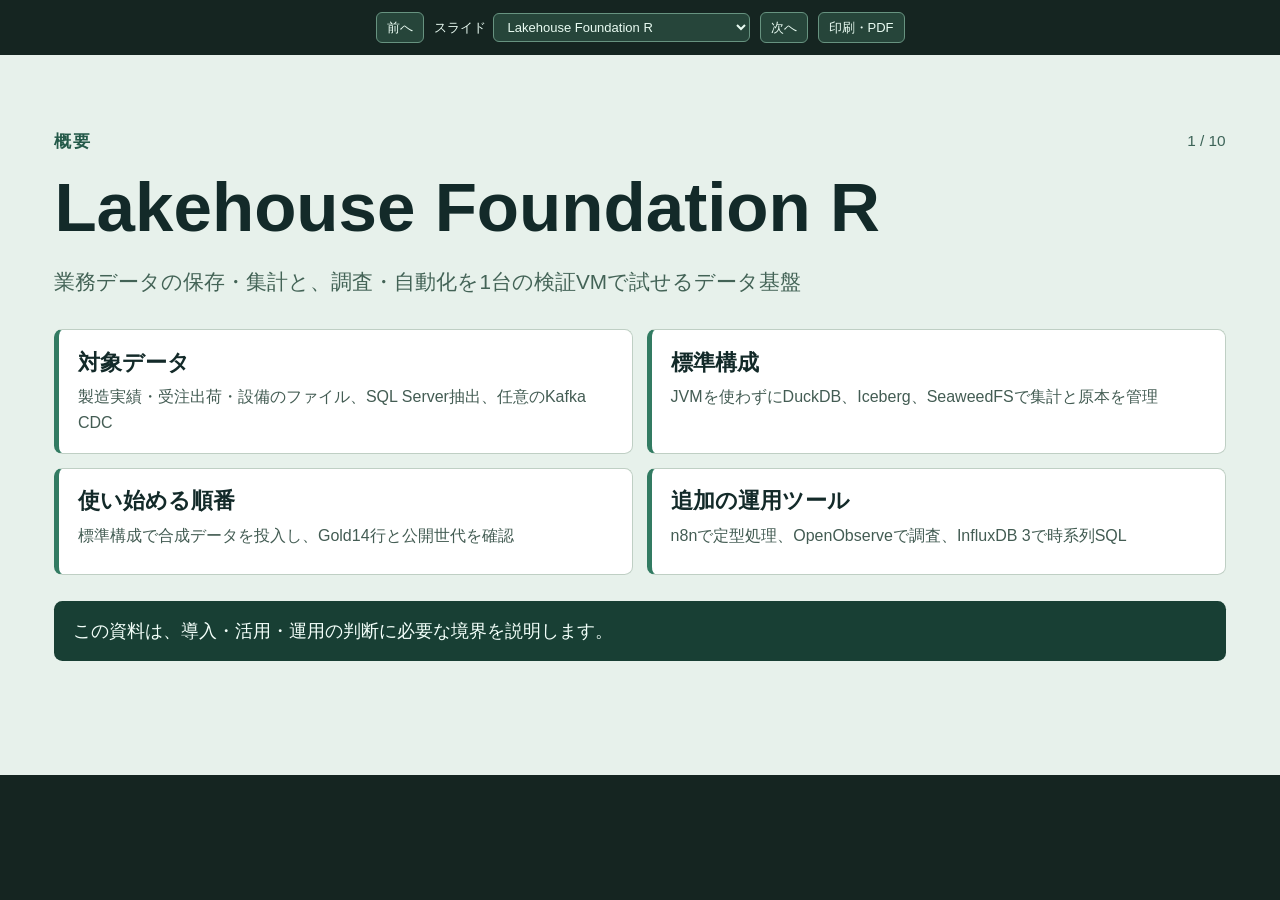
==== docs/presentation/index.html @ 00163492 "Make Foundation R standalone and add operations tooling" ====
<!doctype html>
<html lang="ja">
<head>
  <meta charset="utf-8">
  <meta name="viewport" content="width=device-width, initial-scale=1">
  <title>Foundation R 説明スライド</title>
  <link rel="stylesheet" href="slides.css">
  <script src="slides.js" defer></script>
</head>
<body>
  <nav class="controls" aria-label="スライドの操作">
    <button id="previous" type="button">前へ</button>
    <label><span>スライド</span><select id="selector"></select></label>
    <button id="next" type="button">次へ</button>
    <button id="print" type="button">印刷・PDF</button>
  </nav>
  <main id="deck" aria-label="Foundation R の説明資料"></main>
  <noscript>スライドの表示にはJavaScriptを有効にしてください。</noscript>
</body>
</html>
---- docs/presentation/slides.css ----
* { box-sizing:border-box; }
body { margin:0; background:#152521; color:#132a29; font:18px/1.5 "Noto Sans CJK JP", "Yu Gothic", sans-serif; }
.controls { min-height:55px; display:flex; align-items:center; justify-content:center; gap:10px; padding:8px; color:#e9fbf2; flex-wrap:wrap; }
.controls button,.controls select { font:inherit; font-size:13px; border:1px solid #679380; border-radius:6px; color:#e9fbf2; background:#26453a; padding:5px 10px; }
.controls label span { margin-right:7px; font-size:13px; }
#deck { container-type:inline-size; width:min(1600px,100%); margin:auto; }
.slide { width:100%; min-height:56.25cqw; padding:4.25cqw 4.25cqw 3cqw; background:#f1f5ef; display:flex; flex-direction:column; }
.slide[hidden] { display:none; }
.slide header { display:flex; justify-content:space-between; align-items:start; gap:3cqw; }
.slide .section { color:#245a49; font-size:1.35cqw; font-weight:800; letter-spacing:.08em; }
.slide .page { color:#3c6357; font-size:1.2cqw; white-space:nowrap; }
.slide h1,.slide h2,.slide p { margin:0; }
.slide h1 { margin:.65cqw 0 1.05cqw; line-height:1.28; font-size:4cqw; }
.slide .lead { color:#436356; font-size:1.62cqw; line-height:1.6; }
.slide .items { display:grid; grid-template-columns:repeat(2,minmax(0,1fr)); gap:1.1cqw; margin-top:2.45cqw; align-items:stretch; }
.slide .item { background:#fff; border:1px solid #bfcfc4; border-left:.4cqw solid #327b62; border-radius:.65cqw; padding:1.3cqw 1.45cqw; min-height:9cqw; }
.slide .item h2 { font-size:1.7cqw; margin-bottom:.35cqw; }
.slide .item p { color:#435c53; font-size:1.25cqw; line-height:1.63; }
.slide .conclusion { margin-top:auto; padding:1.3cqw 1.45cqw; border-radius:.65cqw; background:#183f34; color:#f3fffa; font-size:1.42cqw; }
.slide .items+.conclusion { margin-top:2cqw; }
.slide.cover { background:#e7f1eb; }
.slide.cover h1 { font-size:5.4cqw; }
.slide.cover header { margin-top:1.5cqw; }
.slide.cover .item { min-height:8.4cqw; }
@media print {
  @page { size:16in 9in; margin:0; }
  .controls { display:none; }
  #deck { width:100%; }
  .slide,.slide[hidden] { display:flex; height:56.25cqw; break-after:page; print-color-adjust:exact; }
}
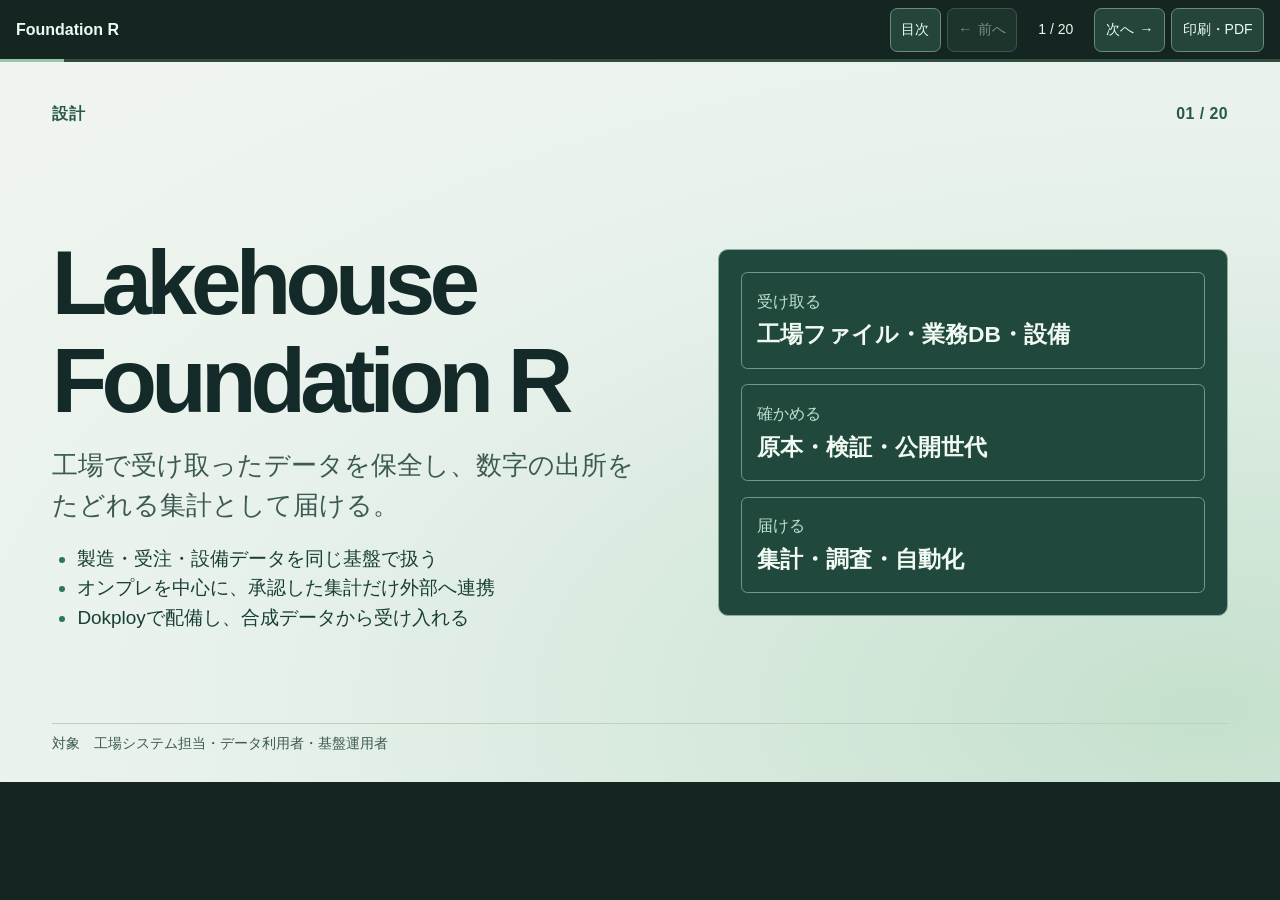
==== commit 1a4520fe: "Expand browser presentation to twenty offline-ready slides" ====
--- a/docs/presentation/index.html
+++ b/docs/presentation/index.html
@@ -3,18 +3,374 @@
 <head>
   <meta charset="utf-8">
   <meta name="viewport" content="width=device-width, initial-scale=1">
-  <title>Foundation R 説明スライド</title>
+  <meta name="description" content="工場データの受入、保存、集計、閲覧、監視を導入するための20枚の説明資料。">
+  <title>Lakehouse Foundation R｜導入と運用</title>
   <link rel="stylesheet" href="slides.css">
   <script src="slides.js" defer></script>
 </head>
 <body>
-  <nav class="controls" aria-label="スライドの操作">
-    <button id="previous" type="button">前へ</button>
-    <label><span>スライド</span><select id="selector"></select></label>
-    <button id="next" type="button">次へ</button>
-    <button id="print" type="button">印刷・PDF</button>
+  <nav class="controls" aria-label="スライド操作" hidden>
+    <a class="deck-name" href="#foundation-r">Foundation R</a>
+    <div class="paging">
+      <button id="outline-toggle" type="button" aria-haspopup="dialog">目次</button>
+      <button id="previous" type="button" aria-label="前のスライド"><span aria-hidden="true">←</span><span>前へ</span></button>
+      <span id="position" class="position" aria-hidden="true"></span>
+      <button id="next" type="button" aria-label="次のスライド"><span>次へ</span><span aria-hidden="true">→</span></button>
+      <button id="print" type="button">印刷・PDF</button>
+    </div>
+    <progress id="progress" aria-label="スライドの進み具合" max="20" value="1"></progress>
+    <span id="announcer" class="sr-only" role="status"></span>
   </nav>
-  <main id="deck" aria-label="Foundation R の説明資料"></main>
-  <noscript>スライドの表示にはJavaScriptを有効にしてください。</noscript>
+
+  <dialog id="outline" aria-labelledby="outline-title">
+    <div class="outline-heading">
+      <div>
+        <h2 id="outline-title">目次</h2>
+        <p>左右キーで移動。Home・Endで最初と最後へ。</p>
+      </div>
+      <form method="dialog"><button type="submit">閉じる</button></form>
+    </div>
+    <nav id="outline-links" aria-label="スライド一覧"></nav>
+  </dialog>
+
+  <!-- 確認や印刷はJavaScriptが使えない環境でも行えるよう、全スライドをHTMLに置く。 -->
+  <main id="deck" aria-label="Lakehouse Foundation R 導入と運用">
+    <section id="foundation-r" class="slide cover" aria-labelledby="title-foundation-r" data-chapter="設計">
+      <header class="slide-header"><span>設計</span><span class="folio">01 / 20</span></header>
+      <div class="slide-body cover-grid">
+        <div>
+          <h1 id="title-foundation-r">Lakehouse<br>Foundation R</h1>
+          <p class="lead">工場で受け取ったデータを保全し、数字の出所をたどれる集計として届ける。</p>
+          <ul class="cover-topics">
+            <li>製造・受注・設備データを同じ基盤で扱う</li>
+            <li>オンプレを中心に、承認した集計だけ外部へ連携</li>
+            <li>Dokployで配備し、合成データから受け入れる</li>
+          </ul>
+        </div>
+        <div class="cover-map" aria-label="取り込み、保全と変換、利用">
+          <div><span>受け取る</span><strong>工場ファイル・業務DB・設備</strong></div>
+          <div><span>確かめる</span><strong>原本・検証・公開世代</strong></div>
+          <div><span>届ける</span><strong>集計・調査・自動化</strong></div>
+        </div>
+      </div>
+      <footer class="slide-foot"><span>対象　工場システム担当・データ利用者・基盤運用者</span></footer>
+    </section>
+
+    <section id="responsibilities" class="slide" aria-labelledby="title-responsibilities" data-chapter="設計">
+      <header class="slide-header"><span>設計</span><span class="folio">02 / 20</span></header>
+      <h2 id="title-responsibilities">工場・業務・運用の責務を分ける</h2>
+      <p class="lead">誰が値を決め、誰が運び、誰が公開を保証するかを先に決める。</p>
+      <div class="slide-body cards three">
+        <article><h3>工場システム担当</h3><p>元システムから安全に取り出し、列定義や完了印を付けて渡す。PLCや基幹DBとの接続権限は入力側で管理する。</p></article>
+        <article><h3>業務担当</h3><p>工場日次、受注、設備品質などの定義を決める。欠測や遅延、取消の意味も業務ごとの契約に残す。</p></article>
+        <article><h3>基盤運用者</h3><p>原本、検証結果、公開世代を保全する。失敗箇所を絞り、同じ入力を安全に再実行できる状態にする。</p></article>
+      </div>
+      <div class="note">DDDの業務境界を契約で表し、UNIXの考え方に沿って受入・検証・変換・公開を小さな処理に分ける。</div>
+      <footer class="slide-foot"><a href="https://github.com/hiromura16/lakehouse-foundation-R/blob/main/docs/native/DESIGN.md">設計思想と適用範囲</a></footer>
+    </section>
+
+    <section id="architecture" class="slide" aria-labelledby="title-architecture" data-chapter="設計">
+      <header class="slide-header"><span>設計</span><span class="folio">03 / 20</span></header>
+      <h2 id="title-architecture">オンプレを中心に役割を接続する</h2>
+      <p class="lead">保存・カタログ・計算・利用を別々に変更できる構成。</p>
+      <div class="slide-body figure-layout wide-figure">
+        <figure>
+          <a href="../native/images/foundation-r-structure.png"><img src="../native/images/foundation-r-structure.png" width="2400" height="1350" alt="工場の入力、内製レイクハウス、運用と調査、外部連携を領域別に示す全体構造図"></a>
+          <figcaption>PowerPoint収録の全体構造図。画像を開くと2400×1350で確認できます。</figcaption>
+        </figure>
+        <dl class="definition-list">
+          <div><dt>入力</dt><dd>ファイル、SQLバッチ、任意の外部Kafka CDC</dd></div>
+          <div><dt>計算と保存</dt><dd>DuckDBのSQL、PyIceberg、Lakekeeper、SeaweedFS</dd></div>
+          <div><dt>利用</dt><dd>Gold読取、業務GUI、定型処理、承認済み外部連携</dd></div>
+          <div><dt>監視</dt><dd>計測と表示を分け、書込系ネットワークを隔離</dd></div>
+        </dl>
+      </div>
+      <footer class="slide-foot"><a href="https://github.com/hiromura16/lakehouse-foundation-R/blob/main/docs/native/ARCHITECTURE.md">アーキテクチャと構成要素</a></footer>
+    </section>
+
+    <section id="data-layers" class="slide" aria-labelledby="title-data-layers" data-chapter="設計">
+      <header class="slide-header"><span>設計</span><span class="folio">04 / 20</span></header>
+      <h2 id="title-data-layers">原本から公開集計までを追跡する</h2>
+      <p class="lead">Medallionの各層で、保存した事実と業務上の判断を記録する。</p>
+      <div class="slide-body">
+        <ol class="flow">
+          <li><h3>Raw</h3><p>ハッシュを照合し、元ファイルを保全。</p><small>再取込と監査の根拠</small></li>
+          <li><h3>Bronze</h3><p>配送や入力台帳に紐づけ、読める形に揃える。</p><small>由来と処理の記録</small></li>
+          <li><h3>Silver</h3><p>型、業務キー、重複、最新版を検査。</p><small>再利用できる業務表</small></li>
+          <li><h3>Gold</h3><p>目的別の集計を作り、表の版を公開台帳へ。</p><small>利用者へ渡す結果</small></li>
+        </ol>
+        <div class="note">受入拒否は原本と理由、業務上の異常行はQuarantineに記録。変換が止まった場合も直前の公開世代を参照できる。</div>
+      </div>
+      <footer class="slide-foot"><a href="https://github.com/hiromura16/lakehouse-foundation-R/blob/main/docs/native/ARCHITECTURE.md">データレイヤーと公開境界</a></footer>
+    </section>
+
+    <section id="data-contracts" class="slide" aria-labelledby="title-data-contracts" data-chapter="設計">
+      <header class="slide-header"><span>設計</span><span class="folio">05 / 20</span></header>
+      <h2 id="title-data-contracts">業務の粒度を揃えてから結合する</h2>
+      <p class="lead">列名のほか、キー・時刻・品質・重複・不成立時の扱いをデータ契約にする。</p>
+      <div class="slide-body">
+        <table class="data-table">
+          <thead><tr><th scope="col">製品</th><th scope="col">集計の単位</th><th scope="col">実装する判断</th></tr></thead>
+          <tbody>
+            <tr><th scope="row">日次生産</th><td>工場 × 生産日</td><td>計画、実績、停止を同じ粒度にして結合し、数量の二重計上を防ぐ。</td></tr>
+            <tr><th scope="row">受注と出荷</th><td>受注キー</td><td>分割出荷をまとめ、部分出荷、未出荷、約束日後の出荷を判定する。</td></tr>
+            <tr><th scope="row">設備</th><td>設備 × 測定項目 × 1分</td><td>UTCに揃え、平均はGOODのみ。最新の測定点には品質も表示する。</td></tr>
+          </tbody>
+        </table>
+        <div class="note">件数0は確認済みの結果。欠測や未公開は、それぞれ観測と公開の状態で表す。</div>
+      </div>
+      <footer class="slide-foot"><a href="https://github.com/hiromura16/lakehouse-foundation-R/blob/main/docs/native/API.md">データ製品と参照API</a></footer>
+    </section>
+
+    <section id="intake" class="slide" aria-labelledby="title-intake" data-chapter="データと調査">
+      <header class="slide-header"><span>データと調査</span><span class="folio">06 / 20</span></header>
+      <h2 id="title-intake">データ源に合う受け渡しを選ぶ</h2>
+      <p class="lead">出せる形式から始め、変換を増やす前に原本と受領結果を残す。</p>
+      <div class="slide-body cards two">
+        <article><h3>工場ファイル・検査画像</h3><p>既存CSVやJSONLを完了印と受け取る。検査画像はハッシュと由来を保全し、画像解析は別工程で行う。</p></article>
+        <article><h3>SQL Server・PostgreSQL</h3><p>読取専用の抽出で業務表を同じ時点に揃える。基盤との間をファイルや固定SQLバッチにすると再現しやすい。</p></article>
+        <article><h3>自社システム・手元のツール</h3><p>配送ID、スキーマ、文字コード、完了印を決めて連携。差分の訂正理由を送り元の契約に明記する。</p></article>
+        <article><h3>外部Kafka互換CDC</h3><p>上流のDebezium形式から変更と削除を受信。offsetと原本を照合し、再起動後も続きから処理する。</p></article>
+      </div>
+      <footer class="slide-foot"><a href="https://github.com/hiromura16/lakehouse-foundation-R/blob/main/docs/native/SOURCES.md">取込方法の選択と手順</a></footer>
+    </section>
+
+    <section id="telemetry" class="slide" aria-labelledby="title-telemetry" data-chapter="データと調査">
+      <header class="slide-header"><span>データと調査</span><span class="folio">07 / 20</span></header>
+      <h2 id="title-telemetry">設備の測定点と業務集計を使い分ける</h2>
+      <p class="lead">時刻・品質・設備IDの契約を揃え、調査の時間幅に合わせて保存先を選ぶ。</p>
+      <div class="slide-body">
+        <ol class="flow three-flow">
+          <li><h3>設備とゲートウェイ</h3><p>Modbus TCPやOPC UAからの読取を確認。MQTTはMosquitto、Telegraf、Kafka互換のNisshi、Vectorの経路を隔離試験で検証。</p></li>
+          <li><h3>InfluxDB 3 Core</h3><p>測定点を時刻とタグで検索する追加ストア。ExplorerでSQLとチャートを試せる。</p></li>
+          <li><h3>Icebergの設備製品</h3><p>検証した入力から1分集計と品質を公開。業務側のデータと同じ公開世代で参照する。</p></li>
+        </ol>
+        <div class="note">合成例ではGOODの測定点を平均に使い、最新点がBADなら値と判定をそのまま調査に残す。</div>
+      </div>
+      <footer class="slide-foot"><a href="https://github.com/hiromura16/lakehouse-foundation-R/blob/main/docs/native/TELEMETRY.md">設備テレメトリの試験</a></footer>
+    </section>
+
+    <section id="iceberg" class="slide" aria-labelledby="title-iceberg" data-chapter="データと調査">
+      <header class="slide-header"><span>データと調査</span><span class="folio">08 / 20</span></header>
+      <h2 id="title-iceberg">Icebergで公開時点の表を指定する</h2>
+      <p class="lead">ファイルと表の版、業務製品の公開世代を結び付ける。</p>
+      <div class="slide-body figure-layout">
+        <dl class="definition-list">
+          <div><dt>SeaweedFS</dt><dd>S3互換の保存先。原本やIcebergのデータ・メタデータを保管する。</dd></div>
+          <div><dt>IcebergとPyIceberg</dt><dd>表のスナップショット、マニフェスト、データファイルの関係を管理する。</dd></div>
+          <div><dt>LakekeeperとPostgreSQL</dt><dd>Rust製RESTカタログと永続状態。計算とは別に表を見つける。</dd></div>
+          <div><dt>Foundation Rの公開台帳</dt><dd>業務製品の表ごとの版を束ねる。利用者は公開世代IDを指定して照合する。</dd></div>
+        </dl>
+        <figure>
+          <a href="../native/images/iceberg-metadata.png"><img src="../native/images/iceberg-metadata.png" width="1248" height="1290" alt="Apache Iceberg公式図。カタログから表メタデータ、スナップショット、マニフェスト、データファイルへ参照が連なる"></a>
+          <figcaption>© The Apache Software Foundation · <a href="../native/images/iceberg-LICENSE.txt">Apache License 2.0</a> · <a href="../native/images/iceberg-NOTICE.txt">NOTICE</a></figcaption>
+        </figure>
+      </div>
+      <footer class="slide-foot"><a href="https://iceberg.apache.org/spec/#overview">Apache Iceberg仕様と図版の出典</a></footer>
+    </section>
+
+    <section id="data-browser" class="slide" aria-labelledby="title-data-browser" data-chapter="データと調査">
+      <header class="slide-header"><span>データと調査</span><span class="folio">09 / 20</span></header>
+      <h2 id="title-data-browser">業務画面から数字の出所を調べる</h2>
+      <p class="lead">日次生産・出荷・設備から調べたい製品を選び、数値と公開時点を突き合わせる。</p>
+      <div class="slide-body figure-layout">
+        <ol class="steps">
+          <li><h3>製品を選ぶ</h3><p>遅延出荷、工場の停止、設備の品質など、調査したい問いを決める。</p></li>
+          <li><h3>対象を絞る</h3><p>集計の粒度、表示行、総件数を確認する。絞り込み結果と全件を把握する。</p></li>
+          <li><h3>同じ公開時点で比較する</h3><p>公開世代と表の版を記録。追加例ではmarimoで分析を再現し、Rillで工場・期間別のKPIを探索できる。</p></li>
+        </ol>
+        <figure>
+          <a href="../native/images/data-browser-demo.png"><img src="../native/images/data-browser-demo.png" width="1350" height="1310" alt="合成データの閲覧画面。業務製品を選ぶタブ、集計値、公開世代と結果表を表示"></a>
+          <figcaption>Streamlit閲覧画面。合成工場データ。</figcaption>
+        </figure>
+      </div>
+      <footer class="slide-foot"><a href="https://github.com/hiromura16/lakehouse-foundation-R/blob/main/docs/native/GUI.md">業務閲覧と参照権限</a></footer>
+    </section>
+
+    <section id="monitoring" class="slide" aria-labelledby="title-monitoring" data-chapter="データと調査">
+      <header class="slide-header"><span>データと調査</span><span class="folio">10 / 20</span></header>
+      <h2 id="title-monitoring">状態・履歴・処理遅延を調べる</h2>
+      <p class="lead">接続先の応答と、公開ジョブの成否や経過時間を分けて見る。</p>
+      <div class="slide-body figure-layout wide-figure">
+        <figure>
+          <a href="../native/images/runtime-demo.png"><img src="../native/images/runtime-demo.png" width="1440" height="1135" alt="合成環境のGrafana。サービスの応答状態、履歴、ジョブの成否と経過時間を表示"></a>
+          <figcaption>Grafanaの設定ファイルから再現できる合成環境。</figcaption>
+        </figure>
+        <dl class="definition-list">
+          <div><dt>Blackbox Exporter</dt><dd>HTTPまたはTCPの疎通を測る。</dd></div>
+          <div><dt>Prometheus</dt><dd>疎通、ジョブ指標、ルールを収集する。</dd></div>
+          <div><dt>Grafana</dt><dd>標準7、GUI付き9、運用ツール付き14の監視対象を表示。</dd></div>
+          <div><dt>設定変更</dt><dd>対象YAMLとパネルJSONをGitで編集し、対象イメージを再ビルド。</dd></div>
+        </dl>
+      </div>
+      <footer class="slide-foot"><a href="https://github.com/hiromura16/lakehouse-foundation-R/blob/main/docs/native/MONITORING.md">監視の設定ファイル</a></footer>
+    </section>
+
+    <section id="operations-tools" class="slide" aria-labelledby="title-operations-tools" data-chapter="連携と配備">
+      <header class="slide-header"><span>連携と配備</span><span class="folio">11 / 20</span></header>
+      <h2 id="title-operations-tools">調査と自動化の入口を揃える</h2>
+      <p class="lead">運用ポータルで応答を確認し、作業に合うツールへ移動する。</p>
+      <div class="slide-body figure-layout">
+        <dl class="definition-list">
+          <div><dt>n8n</dt><dd>定型通知やAPI連携。まず同梱の読取ヘルス確認を手動で試す。</dd></div>
+          <div><dt>OpenObserve</dt><dd>Rust製の調査基盤。転送した状態指標をPromQLで探し、グラフも設定できる。</dd></div>
+          <div><dt>InfluxDB 3・Explorer</dt><dd>測定点を時間で絞り、SQLとチャートで原因を探る。</dd></div>
+          <div><dt>通信の分離</dt><dd>n8nからは固定の読取ゲートへ。S3、カタログDB、Blackboxへ直接接続させない。</dd></div>
+        </dl>
+        <figure>
+          <a href="../native/images/operations-portal.png"><img src="../native/images/operations-portal.png" width="1320" height="1031" alt="合成環境の運用ポータル。監視、調査、自動化、時系列検索への入口を表示"></a>
+          <figcaption>合成環境の運用ポータル。</figcaption>
+        </figure>
+      </div>
+      <footer class="slide-foot"><a href="https://github.com/hiromura16/lakehouse-foundation-R/blob/main/docs/native/TOOLS.md">運用ツールの導入と設定</a></footer>
+    </section>
+
+    <section id="ai-access" class="slide" aria-labelledby="title-ai-access" data-chapter="連携と配備">
+      <header class="slide-header"><span>連携と配備</span><span class="folio">12 / 20</span></header>
+      <h2 id="title-ai-access">AIの回答に表の版を添える</h2>
+      <p class="lead">LLMへの質問を、対象製品と公開時点が明確な読取操作に分ける。</p>
+      <div class="slide-body">
+        <ol class="flow three-flow">
+          <li><h3>問いを絞る</h3><p>「合成工場の日次生産の実績を比較」といった目的を選ぶ。</p></li>
+          <li><h3>固定の読取を実行</h3><p>LangChainのツール、ローカルstdio MCP、またはOpenAPIの定義を利用。データセットと行数を制限する。</p></li>
+          <li><h3>回答を再現できる形に</h3><p>表名、表の版、公開世代を答えに添える。続けて読む表も同じ世代を指定する。</p></li>
+        </ol>
+        <div class="note">自由SQLや書込トークンは読取ツールに渡さない。モデル、トレーシング、外部送信は利用する環境で明示的に設定する。</div>
+      </div>
+      <footer class="slide-foot"><a href="https://github.com/hiromura16/lakehouse-foundation-R/blob/main/docs/native/API.md">OpenAPI、LangChain、ローカルMCP</a></footer>
+    </section>
+
+    <section id="dokploy" class="slide" aria-labelledby="title-dokploy" data-chapter="連携と配備">
+      <header class="slide-header"><span>連携と配備</span><span class="folio">13 / 20</span></header>
+      <h2 id="title-dokploy">Dokployから標準構成を配備する</h2>
+      <p class="lead">会社VMで通信とファイルの配置を確認し、DokployがComposeを取得して起動する。</p>
+      <div class="slide-body">
+        <ol class="flow four-flow">
+          <li><h3>VMを準備</h3><p>Git HTTPSとCAを確認。一般ユーザーでlandingと非公開設定を生成する。</p></li>
+          <li><h3>Composeを登録</h3><p>DokployでGitを指定し、環境とビルド用の非公開ファイルを設定。</p></li>
+          <li><h3>Deployを実行</h3><p>コンテナとログを確認。常駐9サービス、DB移行は終了0。</p></li>
+          <li><h3>合成データで受入</h3><p>原本、受入状態、公開世代、Goldの行数を照合。同じ入力で再実行する。</p></li>
+        </ol>
+        <div class="note">GUI・運用ツールは標準が通ってから同じプロジェクトに追加。Dockerのサブネット容量と認証付きの画面導線を確認する。</div>
+      </div>
+      <footer class="slide-foot"><a href="https://github.com/hiromura16/lakehouse-foundation-R/blob/main/docs/native/START.md">Dokployの初回導入</a><a href="https://docs.dokploy.com/docs/core/docker-compose">DokployのCompose仕様</a></footer>
+    </section>
+
+    <section id="proxy" class="slide" aria-labelledby="title-proxy" data-chapter="連携と配備">
+      <header class="slide-header"><span>連携と配備</span><span class="folio">14 / 20</span></header>
+      <h2 id="title-proxy">プロキシの障害を4つの経路に分ける</h2>
+      <p class="lead">Gitが取得できても、イメージやPythonパッケージの取得に別設定が必要になる。</p>
+      <div class="slide-body">
+        <table class="data-table">
+          <thead><tr><th scope="col">経路</th><th scope="col">まず確認すること</th><th scope="col">確認結果</th></tr></thead>
+          <tbody>
+            <tr><th scope="row">作業端末・Git</th><td>会社プロキシ、OSの信頼CA</td><td><code>git ls-remote</code> が公開mainの参照を返す。</td></tr>
+            <tr><th scope="row">Docker daemon</th><td>レジストリ許可リスト、daemonのCA</td><td>固定ダイジェストのベースを取得できる。</td></tr>
+            <tr><th scope="row">BuildKit</th><td>ビルド用CA、パッケージ索引、必要な認証</td><td>BuildKit secretで限定的に渡し、lockのハッシュを照合する。</td></tr>
+            <tr><th scope="row">実行コンテナ</th><td>外向きHTTP、内部DNS、<code>NO_PROXY</code></td><td>内部サービスと必要な外部宛先の応答を別々に確認。</td></tr>
+          </tbody>
+        </table>
+        <div class="note">CAを更新する場合は設定とハッシュを揃えて再ビルド。認証情報は非公開ファイルに置き、画面やログへ出さない。</div>
+      </div>
+      <footer class="slide-foot"><a href="https://github.com/hiromura16/lakehouse-foundation-R/blob/main/docs/native/COMPANY.md">企業プロキシ、CA、Dockerミラー</a></footer>
+    </section>
+
+    <section id="cloudflare" class="slide" aria-labelledby="title-cloudflare" data-chapter="連携と配備">
+      <header class="slide-header"><span>連携と配備</span><span class="folio">15 / 20</span></header>
+      <h2 id="title-cloudflare">承認済みの集計だけを外部へ届ける</h2>
+      <p class="lead">Cloudflareは任意の出口。取込、処理、Iceberg公開は工場側で完結する。</p>
+      <div class="slide-body">
+        <div class="network-diagram" aria-label="外部読取とオンプレ処理の接続">
+          <section><h3>オンプレのデータ基盤</h3><p>取込 → SQL → 公開世代</p><small>S3・カタログDB・Writerは内部に保持</small></section>
+          <section><h3>公開ゲート</h3><p>Reader → 承認済みの表・世代・列</p><small>行数上限とCloudflare Accessの署名を確認</small></section>
+          <section><h3>Cloudflare</h3><p>Tunnel＋Access → 外部の認証済み利用者</p><small>R2への承認済み成果物保全は別手順</small></section>
+        </div>
+        <div class="note">トンネルが停止してもオンプレの取込と集計を継続。復旧後に承認した世代と列を照合する。</div>
+      </div>
+      <footer class="slide-foot"><a href="https://github.com/hiromura16/lakehouse-foundation-R/blob/main/docs/native/CLOUDFLARE.md">Access、Tunnel、R2の境界</a></footer>
+    </section>
+
+    <section id="compute" class="slide" aria-labelledby="title-compute" data-chapter="評価と運用">
+      <header class="slide-header"><span>評価と運用</span><span class="folio">16 / 20</span></header>
+      <h2 id="title-compute">Sparkが担う処理を用途別に選ぶ</h2>
+      <p class="lead">標準の業務SQLは単一VMで実行。実行量や互換性が必要になったら同じデータで評価する。</p>
+      <div class="slide-body cards two">
+        <article><h3>DuckDB ＋ PyIceberg</h3><p>採用。DuckDBは組込みの列指向SQL実行エンジン。PyIcebergが外部の表と版を管理し、別のSQLサーバーを増やさず始められる。</p></article>
+        <article><h3>DataFusion</h3><p>評価。RustとArrowのSQLエンジン。同じParquet、SQL、結果のハッシュでDuckDBと比較する。運用の採否はデータ量と事業の制約で決める。</p></article>
+        <article><h3>SailとBallista</h3><p>別評価。SailはSpark Connectクライアントから、Ballistaは分散タスクの登録と実行を隔離環境で確認。</p></article>
+        <article><h3>Spark ＋ Comet</h3><p>既存Sparkの高速化を測る評価構成。CometはSparkの実行環境を前提とし、標準のJVMなし構成から分けて扱う。</p></article>
+      </div>
+      <footer class="slide-foot"><a href="https://github.com/hiromura16/lakehouse-foundation-R/blob/main/docs/native/EVALUATION.md">同じ入力を使った計算・分散実行の評価</a><a href="https://duckdb.org/why_duckdb">DuckDBの設計</a></footer>
+    </section>
+
+    <section id="alternatives" class="slide" aria-labelledby="title-alternatives" data-chapter="評価と運用">
+      <header class="slide-header"><span>評価と運用</span><span class="folio">17 / 20</span></header>
+      <h2 id="title-alternatives">置き換え候補は役割ごとに検証する</h2>
+      <p class="lead">実データを導入する前に、Rust製の候補も互換性と復元を確認する。</p>
+      <div class="slide-body">
+        <table class="data-table">
+          <thead><tr><th scope="col">役割</th><th scope="col">導入・追加構成</th><th scope="col">隔離評価で確認した候補</th></tr></thead>
+          <tbody>
+            <tr><th scope="row">S3互換保存</th><td>SeaweedFS</td><td>RustFS。認証、条件付き書込、公開後の再起動と照合。</td></tr>
+            <tr><th scope="row">変更イベント</th><td>外部Kafka互換CDC</td><td>RisingWave。Debezium形式の訂正と削除から現在値を構成。</td></tr>
+            <tr><th scope="row">時系列検索</th><td>InfluxDB 3 CoreとExplorer</td><td>GreptimeDB。合成3測定点へのSQLと最新値を照合。</td></tr>
+            <tr><th scope="row">運用メトリクス閲覧</th><td>Grafana</td><td>追加のOpenObserveでPromQL検索とダッシュボードを確認。</td></tr>
+          </tbody>
+        </table>
+        <div class="note">検証では対象、固定版、成功条件、未確認範囲を記録し、既存構成の切替は導入先の復旧試験を含めて判断する。</div>
+      </div>
+      <footer class="slide-foot"><a href="https://github.com/hiromura16/lakehouse-foundation-R/blob/main/docs/native/EVALUATION.md">評価構成と再現手順</a></footer>
+    </section>
+
+    <section id="acceptance" class="slide" aria-labelledby="title-acceptance" data-chapter="評価と運用">
+      <header class="slide-header"><span>評価と運用</span><span class="folio">18 / 20</span></header>
+      <h2 id="title-acceptance">合成データの期待値と受入結果を照合する</h2>
+      <p class="lead">入力、処理、公開結果、再実行を同じ記録に残す。</p>
+      <div class="slide-body">
+        <div class="metrics">
+          <div><strong>6<span>ファイル</span></strong><p>合成の業務入力を初回受入</p></div>
+          <div><strong>14<span>文</span></strong><p>業務SQLを実行</p></div>
+          <div><strong>14<span>行</span></strong><p>日次生産のGoldへ公開</p></div>
+        </div>
+        <div class="cards two evidence-cards">
+          <article><h3>同じ入力を再実行</h3><p>新規0で公開世代は変わらない。11項目の業務検証では、重複抑止や遅延到着の帰属も照合する。</p></article>
+          <article><h3>失敗と復旧を確認</h3><p>型不正、入出力の隔離、CDC再起動、RawとGoldの復元を別の受入として記録する。</p></article>
+        </div>
+      </div>
+      <footer class="slide-foot"><a href="https://github.com/hiromura16/lakehouse-foundation-R/blob/main/docs/native/ACCEPTANCE.md">試験データ・成功条件・記録項目</a></footer>
+    </section>
+
+    <section id="first-day" class="slide" aria-labelledby="title-first-day" data-chapter="評価と運用">
+      <header class="slide-header"><span>評価と運用</span><span class="folio">19 / 20</span></header>
+      <h2 id="title-first-day">初日の合格条件と復旧点を決める</h2>
+      <p class="lead">会社VMでは実際のプロキシ、接続元、保存先で順に受け入れる。</p>
+      <div class="slide-body cards three">
+        <article><h3>開始前</h3><p>Gitとビルドの到達性、VM容量、秘密の保管先、バックアップ先と担当を決める。</p></article>
+        <article><h3>起動と取込</h3><p>Dokployから配備。合成入力の原本、ジョブ結果、公開世代、集計の行数を残す。認証と監視も確認する。</p></article>
+        <article><h3>復旧確認</h3><p>処理を止め、カタログDBとS3を同じ時点で保全。隔離環境で世代、行数、原本ハッシュを照合してから実データへ。</p></article>
+      </div>
+      <div class="note">処理に失敗したら公開を急がず、前回の成功世代と障害範囲を確認する。復旧後に原因・再実行の結果を記録する。</div>
+      <footer class="slide-foot"><a href="https://github.com/hiromura16/lakehouse-foundation-R/blob/main/docs/native/OPERATIONS.md">運用、バックアップ、復旧</a><a href="https://github.com/hiromura16/lakehouse-foundation-R/blob/main/docs/native/ACCEPTANCE.md">初回の受入順</a></footer>
+    </section>
+
+    <section id="component-guide" class="slide" aria-labelledby="title-component-guide" data-chapter="評価と運用">
+      <header class="slide-header"><span>評価と運用</span><span class="folio">20 / 20</span></header>
+      <h2 id="title-component-guide">構成要素と資料を作業から探す</h2>
+      <p class="lead">変更する場所を絞り、必要になった構成から手を付ける。</p>
+      <div class="slide-body">
+        <table class="data-table component-table">
+          <thead><tr><th scope="col">作業</th><th scope="col">主なコンポーネント</th><th scope="col">参照先</th></tr></thead>
+          <tbody>
+            <tr><th scope="row">配備と通信</th><td>Dokploy、Docker Compose、BuildKit、Cloudflare Tunnel・Access</td><td><a href="#dokploy">配備</a> · <a href="#proxy">企業プロキシ</a></td></tr>
+            <tr><th scope="row">原本保全と変換</th><td>Python / SQL、DuckDB、SeaweedFS、PyIceberg、Lakekeeper、PostgreSQL</td><td><a href="#data-layers">原本と集計</a> · <a href="#iceberg">公開世代</a></td></tr>
+            <tr><th scope="row">業務閲覧とAI</th><td>Gold読取API、Streamlit、LangChain Core、MCP</td><td><a href="#data-browser">業務画面</a> · <a href="#ai-access">AIと読取</a></td></tr>
+            <tr><th scope="row">運用・調査と自動化</th><td>Blackbox、Prometheus、Grafana、OpenObserve、n8n、InfluxDB 3、Explorer</td><td><a href="#monitoring">監視</a> · <a href="#operations-tools">運用ツール</a></td></tr>
+            <tr><th scope="row">比較と拡張</th><td>DataFusion、RustFS、RisingWave、GreptimeDB、Sail、Ballista、Comet</td><td><a href="#compute">計算</a> · <a href="#alternatives">選択肢</a></td></tr>
+          </tbody>
+        </table>
+      </div>
+      <footer class="slide-foot"><a href="https://github.com/hiromura16/lakehouse-foundation-R/blob/main/docs/native/PRESENTATION.md">PowerPoint・PDF・構成図</a><a href="https://github.com/hiromura16/lakehouse-foundation-R/blob/main/docs/DOCUMENTATION-MANIFEST.md">担当ごとの資料一覧</a></footer>
+    </section>
+  </main>
 </body>
 </html>
--- a/docs/presentation/slides.css
+++ b/docs/presentation/slides.css
@@ -1,30 +1,395 @@
-* { box-sizing:border-box; }
-body { margin:0; background:#152521; color:#132a29; font:18px/1.5 "Noto Sans CJK JP", "Yu Gothic", sans-serif; }
-.controls { min-height:55px; display:flex; align-items:center; justify-content:center; gap:10px; padding:8px; color:#e9fbf2; flex-wrap:wrap; }
-.controls button,.controls select { font:inherit; font-size:13px; border:1px solid #679380; border-radius:6px; color:#e9fbf2; background:#26453a; padding:5px 10px; }
-.controls label span { margin-right:7px; font-size:13px; }
-#deck { container-type:inline-size; width:min(1600px,100%); margin:auto; }
-.slide { width:100%; min-height:56.25cqw; padding:4.25cqw 4.25cqw 3cqw; background:#f1f5ef; display:flex; flex-direction:column; }
-.slide[hidden] { display:none; }
-.slide header { display:flex; justify-content:space-between; align-items:start; gap:3cqw; }
-.slide .section { color:#245a49; font-size:1.35cqw; font-weight:800; letter-spacing:.08em; }
-.slide .page { color:#3c6357; font-size:1.2cqw; white-space:nowrap; }
-.slide h1,.slide h2,.slide p { margin:0; }
-.slide h1 { margin:.65cqw 0 1.05cqw; line-height:1.28; font-size:4cqw; }
-.slide .lead { color:#436356; font-size:1.62cqw; line-height:1.6; }
-.slide .items { display:grid; grid-template-columns:repeat(2,minmax(0,1fr)); gap:1.1cqw; margin-top:2.45cqw; align-items:stretch; }
-.slide .item { background:#fff; border:1px solid #bfcfc4; border-left:.4cqw solid #327b62; border-radius:.65cqw; padding:1.3cqw 1.45cqw; min-height:9cqw; }
-.slide .item h2 { font-size:1.7cqw; margin-bottom:.35cqw; }
-.slide .item p { color:#435c53; font-size:1.25cqw; line-height:1.63; }
-.slide .conclusion { margin-top:auto; padding:1.3cqw 1.45cqw; border-radius:.65cqw; background:#183f34; color:#f3fffa; font-size:1.42cqw; }
-.slide .items+.conclusion { margin-top:2cqw; }
-.slide.cover { background:#e7f1eb; }
-.slide.cover h1 { font-size:5.4cqw; }
-.slide.cover header { margin-top:1.5cqw; }
-.slide.cover .item { min-height:8.4cqw; }
+:root {
+  color-scheme: light;
+  --ink: #132a29;
+  --muted: #3b5a50;
+  --deep: #183f34;
+  --accent: #2d755d;
+  --line: #bdcec3;
+  --paper: #f1f5ef;
+  --soft: #e1eee5;
+  --white: #fff;
+  font-family: "Noto Sans CJK JP", "Yu Gothic", "Hiragino Sans", sans-serif;
+}
+
+* { box-sizing: border-box; }
+body { margin: 0; background: #152521; color: var(--ink); line-height: 1.55; }
+button { font: inherit; cursor: pointer; }
+button:disabled { cursor: default; }
+a { color: #185846; text-underline-offset: .2em; }
+a:hover { text-decoration-thickness: .14em; }
+:focus-visible { outline: 3px solid #d69330; outline-offset: 3px; }
+code { font-family: "Noto Sans Mono CJK JP", ui-monospace, monospace; }
+
+.sr-only {
+  position: absolute;
+  width: 1px;
+  height: 1px;
+  padding: 0;
+  overflow: hidden;
+  clip-path: inset(50%);
+  white-space: nowrap;
+}
+
+/* 操作は資料の外側に置き、投影画面と印刷では見出しを優先する。 */
+.controls {
+  position: sticky;
+  top: 0;
+  z-index: 1;
+  display: flex;
+  align-items: center;
+  justify-content: space-between;
+  gap: 1rem;
+  width: min(100%, 1600px);
+  margin-inline: auto;
+  padding: .5rem 1rem .65rem;
+  background: #152521;
+  color: #e9fbf2;
+}
+.controls[hidden] { display: none; }
+.deck-name { color: inherit; font-weight: 800; text-decoration: none; white-space: nowrap; }
+.paging { display: flex; align-items: center; gap: .4rem; }
+.controls button {
+  min-height: 44px;
+  padding: .35rem .65rem;
+  border: 1px solid #688d7c;
+  border-radius: .45rem;
+  background: #26453a;
+  color: inherit;
+  font-size: .875rem;
+  white-space: nowrap;
+}
+.controls button span + span { margin-inline-start: .35rem; }
+.controls button:hover:not(:disabled) { background: #365e50; }
+.controls button:disabled { opacity: .48; }
+.position { min-width: 4.6em; text-align: center; font-variant-numeric: tabular-nums; font-size: .875rem; }
+.controls progress {
+  position: absolute;
+  inset: auto 0 0;
+  width: 100%;
+  height: 3px;
+  border: 0;
+  color: #9cc4ab;
+  background: #304d41;
+  accent-color: #9cc4ab;
+  appearance: none;
+}
+.controls progress::-webkit-progress-bar { background: #304d41; }
+.controls progress::-webkit-progress-value { background: #9cc4ab; }
+.controls progress::-moz-progress-bar { background: #9cc4ab; }
+
+#outline {
+  width: min(44rem, calc(100% - 1.5rem));
+  max-height: min(85dvh, 44rem);
+  padding: 0;
+  overflow: hidden;
+  border: 1px solid var(--line);
+  border-radius: .7rem;
+  background: var(--paper);
+  color: var(--ink);
+  box-shadow: 0 18px 50px #0e231f60;
+}
+#outline[open] { display: flex; flex-direction: column; }
+#outline::backdrop { background: #10201bd6; }
+.outline-heading {
+  display: flex;
+  flex: none;
+  justify-content: space-between;
+  gap: 1rem;
+  padding: .85rem 1.1rem;
+  background: var(--paper);
+  border-bottom: 1px solid var(--line);
+}
+.outline-heading h2, .outline-heading p { margin: 0; }
+.outline-heading p { font-size: .82rem; color: var(--muted); }
+.outline-heading button {
+  min-height: 44px;
+  padding: .4rem .7rem;
+  border: 1px solid #85a295;
+  border-radius: .4rem;
+  background: var(--white);
+  color: var(--deep);
+  white-space: nowrap;
+}
+#outline-links {
+  min-height: 0;
+  padding: .35rem 1rem 1rem;
+  overflow: auto;
+  overscroll-behavior: contain;
+}
+#outline-links h3 { margin: .7rem 0 .35rem; color: var(--muted); font-size: .87rem; }
+#outline-links ol { margin: 0; padding: 0; list-style: none; }
+#outline-links a {
+  display: grid;
+  grid-template-columns: 2rem 1fr;
+  align-items: center;
+  gap: .45rem;
+  min-height: 44px;
+  padding: .4rem .55rem;
+  border-radius: .4rem;
+  text-decoration: none;
+}
+#outline-links a:hover, #outline-links a[aria-current="page"] { background: var(--soft); }
+#outline-links a[aria-current="page"] { font-weight: 800; }
+#outline-links .outline-number { color: var(--muted); font-variant-numeric: tabular-nums; }
+
+/* 画面の横幅から文字サイズを算出し、スマートフォンでは通常の文書として読む。 */
+#deck {
+  width: min(100%, 1600px, calc((100svh - 4.5rem) * 1.7777778));
+  margin-inline: auto;
+  container-type: inline-size;
+}
+.slide {
+  --side: 4.05cqw;
+  --body-text: 1.48cqw;
+  --item-title: 1.96cqw;
+  --gap: 1.35cqw;
+  display: flex;
+  flex-direction: column;
+  gap: .74cqw;
+  height: 56.25cqw;
+  padding: 3.1cqw var(--side) 2.15cqw;
+  background: var(--paper);
+  font-size: var(--body-text);
+  scroll-margin-block-start: 5rem;
+}
+.slide[hidden] { display: none; }
+.slide + .slide { margin-block-start: .75rem; }
+.enhanced .slide + .slide { margin-block-start: 0; }
+.slide :is(h1, h2, h3, p, figure, dl, dd) { margin: 0; }
+.slide h2 { font-size: 3.72cqw; line-height: 1.22; letter-spacing: -.04em; text-wrap: balance; }
+.slide h3 { font-size: var(--item-title); line-height: 1.3; }
+.slide :is(p, dd, td, th, li) { overflow-wrap: anywhere; }
+.slide-header {
+  display: flex;
+  align-items: center;
+  justify-content: space-between;
+  color: #28594b;
+  font-size: 1.24cqw;
+  font-weight: 800;
+  letter-spacing: .08em;
+}
+.slide-header .folio { font-variant-numeric: tabular-nums; letter-spacing: .03em; }
+.lead { color: var(--muted); font-size: 1.74cqw; line-height: 1.55; }
+.slide .slide-body { margin-block-start: 1.25cqw; }
+.slide-foot {
+  display: flex;
+  flex-wrap: wrap;
+  gap: .4em 1.5em;
+  margin-block-start: auto;
+  padding-block-start: .65cqw;
+  border-top: 1px solid var(--line);
+  color: var(--muted);
+  font-size: 1.1cqw;
+}
+
+/* 章内の目的に合わせて、構成図、作業手順、比較表を切り替える。 */
+.cards, .flow, .metrics, .network-diagram {
+  display: grid;
+  gap: var(--gap);
+}
+.cards.two { grid-template-columns: repeat(2, minmax(0, 1fr)); }
+.cards.three, .three-flow, .metrics, .network-diagram { grid-template-columns: repeat(3, minmax(0, 1fr)); }
+.flow, .four-flow { grid-template-columns: repeat(4, minmax(0, 1fr)); }
+.flow.three-flow { grid-template-columns: repeat(3, minmax(0, 1fr)); }
+.cards article, .flow li, .network-diagram section {
+  padding: 1.45cqw 1.6cqw;
+  border: 1px solid var(--line);
+  border-radius: .65cqw;
+  background: var(--white);
+}
+.cards article, .network-diagram section { border-top: .34cqw solid var(--accent); }
+.cards p, .flow p, .steps p, .network-diagram p { margin-block-start: .55em; color: var(--muted); }
+.flow {
+  margin: 0;
+  padding: 0;
+  list-style: none;
+  counter-reset: step;
+}
+.flow li { counter-increment: step; }
+.flow li::before, .steps li::before {
+  display: block;
+  color: #286651;
+  font-size: .82em;
+  font-weight: 800;
+  content: counter(step, decimal-leading-zero);
+  font-variant-numeric: tabular-nums;
+}
+.flow h3 { margin-block-start: .5em; }
+.flow small, .network-diagram small {
+  display: block;
+  margin-block-start: .8em;
+  color: #245a49;
+  font-weight: 700;
+  font-size: .82em;
+}
+.note {
+  margin-block-start: 1.35cqw;
+  padding: .82cqw 1.25cqw;
+  border-inline-start: .34cqw solid var(--accent);
+  border-radius: .35cqw;
+  background: var(--soft);
+  color: var(--deep);
+  font-weight: 650;
+}
+.steps { margin: 0; padding: 0; list-style: none; counter-reset: step; }
+.steps li {
+  position: relative;
+  padding: .8cqw .3cqw .8cqw 3cqw;
+  border-block-end: 1px solid var(--line);
+  counter-increment: step;
+}
+.steps li::before { position: absolute; inset: .86cqw auto auto 0; }
+
+.figure-layout {
+  display: grid;
+  grid-template-columns: repeat(2, minmax(0, 1fr));
+  align-items: start;
+  gap: 2.3cqw;
+}
+.wide-figure { grid-template-columns: minmax(0, 1.68fr) minmax(0, 1fr); }
+.figure-layout figure { min-width: 0; }
+.figure-layout figure > a {
+  display: grid;
+  place-items: center;
+  padding: .43cqw;
+  border: 1px solid var(--line);
+  border-radius: .67cqw;
+  background: #fbfcfa;
+}
+.figure-layout img {
+  display: block;
+  width: 100%;
+  height: auto;
+  max-height: 31cqw;
+  object-fit: contain;
+}
+.figure-layout figcaption { margin-block-start: .35cqw; color: var(--muted); font-size: 1.07cqw; }
+.definition-list { display: grid; gap: .8cqw; }
+.definition-list div { padding-block: .4cqw .76cqw; border-bottom: 1px solid var(--line); }
+.definition-list dt { color: #214c3e; font-size: var(--item-title); font-weight: 800; line-height: 1.3; }
+.definition-list dd { margin-block-start: .3em; color: var(--muted); }
+
+.data-table {
+  width: 100%;
+  border-collapse: collapse;
+  background: var(--white);
+  text-align: start;
+  font-size: 1.36cqw;
+}
+.data-table :is(td, th) { padding: .92cqw 1.16cqw; border: 1px solid var(--line); text-align: start; vertical-align: top; }
+.data-table thead { background: #234c40; color: var(--white); }
+.data-table tbody th { background: #e7efe7; color: var(--deep); }
+.data-table :is(th, td):first-child { width: 22%; }
+.component-table :is(th, td):last-child { width: 25%; }
+.metrics div {
+  padding: .94cqw 1.35cqw;
+  border-top: .34cqw solid var(--accent);
+  background: var(--white);
+  text-align: center;
+}
+.metrics strong { color: var(--deep); font-size: 5cqw; line-height: 1.15; font-variant-numeric: tabular-nums; }
+.metrics strong span { margin-inline-start: .3em; font-size: var(--item-title); }
+.metrics p { margin-block-start: .28em; color: var(--muted); }
+.evidence-cards { margin-block-start: var(--gap); }
+.network-diagram section { min-height: 15cqw; }
+.network-diagram section:nth-child(2) { background: #e2efe7; }
+
+.cover {
+  background: radial-gradient(ellipse at 94% 90%, #c5e0cd 0, #e7f1eb 57%, #eff5ee 92%);
+}
+.cover .cover-grid {
+  display: grid;
+  grid-template-columns: minmax(0, 1.18fr) minmax(0, 1fr);
+  align-items: center;
+  gap: 5cqw;
+  flex: 1;
+}
+.cover h1 { font-size: 7.1cqw; line-height: 1.08; letter-spacing: -.064em; }
+.cover .lead { margin-block-start: 1.25cqw; font-size: 2cqw; }
+.cover-topics { margin: 1.45cqw 0 0; padding-inline-start: 1.35em; color: var(--deep); }
+.cover-topics li::marker { color: var(--accent); }
+.cover-map {
+  display: grid;
+  gap: 1.2cqw;
+  padding: 1.7cqw;
+  border: 1px solid #87ad9b;
+  border-radius: .78cqw;
+  background: #21483c;
+  color: #f0faf2;
+}
+.cover-map div { padding: 1.2cqw; border: 1px solid #769789; border-radius: .5cqw; }
+.cover-map span { display: block; margin-block-end: .22em; color: #bfe2cf; font-size: .86em; }
+.cover-map strong { font-size: 1.78cqw; }
+
+@media screen and (max-width: 740px), screen and (max-height: 530px) {
+  #deck { width: min(100%, 50rem); }
+  .controls { gap: .4rem; padding-inline: .45rem; }
+  .controls .deck-name { display: none; }
+  .paging { flex: 1; justify-content: center; flex-wrap: wrap; }
+  .slide {
+    --side: 1.05rem;
+    --body-text: .99rem;
+    --item-title: 1.18rem;
+    --gap: .8rem;
+    gap: .56rem;
+    height: auto;
+    min-height: calc(100svh - 4rem);
+    padding-block: 1rem;
+  }
+  .slide-header { font-size: .83rem; }
+  .slide h2 { font-size: clamp(1.65rem, 6.4cqw, 2.15rem); }
+  .lead { font-size: 1.08rem; }
+  .slide .slide-body { margin-block-start: .4rem; }
+  .slide-foot { margin-block-start: 1rem; padding-block-start: .6rem; font-size: .84rem; }
+  .cards.two, .cards.three, .flow, .flow.three-flow, .figure-layout, .wide-figure,
+  .network-diagram, .cover .cover-grid { grid-template-columns: minmax(0, 1fr); }
+  .cards article, .flow li, .network-diagram section { padding: .75rem .85rem; border-radius: .4rem; }
+  .cards article, .network-diagram section, .metrics div { border-top-width: 3px; }
+  .note { margin-block-start: .76rem; padding: .65rem .8rem; border-inline-start-width: 3px; }
+  .figure-layout { gap: .85rem; }
+  .figure-layout figure > a { padding: .18rem; border-radius: .4rem; }
+  .figure-layout figure img { max-height: 30rem; }
+  .figure-layout figcaption { margin-block-start: .25rem; font-size: .82rem; }
+  .definition-list { gap: .3rem; }
+  .definition-list div { padding-block: .42rem; }
+  .steps li { padding: .52rem .18rem .52rem 1.85rem; }
+  .steps li::before { inset-block-start: .65rem; }
+  .data-table { font-size: .83rem; }
+  .data-table :is(td, th) { padding: .47rem .42rem; }
+  .metrics { gap: .3rem; }
+  .metrics div { padding: .45rem .32rem; }
+  .metrics strong { font-size: 1.85rem; }
+  .metrics strong span { display: block; margin: 0; font-size: .82rem; }
+  .metrics p { font-size: .78rem; }
+  .cover .cover-grid { gap: .9rem; }
+  .cover h1 { font-size: clamp(2.55rem, 12cqw, 4rem); }
+  .cover .lead { margin-block-start: .75rem; font-size: 1.15rem; }
+  .cover-topics { margin-block-start: .65rem; }
+  .cover-map { gap: .45rem; padding: .6rem; border-radius: .48rem; }
+  .cover-map div { padding: .5rem .62rem; border-radius: .32rem; }
+  .cover-map strong { font-size: 1rem; }
+}
+
+@media screen and (max-width: 365px) {
+  .controls button { padding-inline: .44rem; }
+  .controls #previous span:nth-child(2), .controls #next span:nth-child(1) { display: none; }
+  .controls #next span:nth-child(2) { margin-inline-start: 0; }
+}
+
 @media print {
-  @page { size:16in 9in; margin:0; }
-  .controls { display:none; }
-  #deck { width:100%; }
-  .slide,.slide[hidden] { display:flex; height:56.25cqw; break-after:page; print-color-adjust:exact; }
-}
+  @page { size: 16in 9in; margin: 0; }
+  body { background: var(--paper); }
+  .controls, #outline, #outline[open], #outline::backdrop { display: none; }
+  #deck { width: 16in; }
+  .slide, .slide[hidden] {
+    display: flex;
+    width: 16in;
+    height: 9in;
+    margin: 0;
+    break-inside: avoid;
+    break-after: page;
+    print-color-adjust: exact;
+  }
+  .slide + .slide { margin-block-start: 0; }
+  .slide:last-child { break-after: auto; }
+}
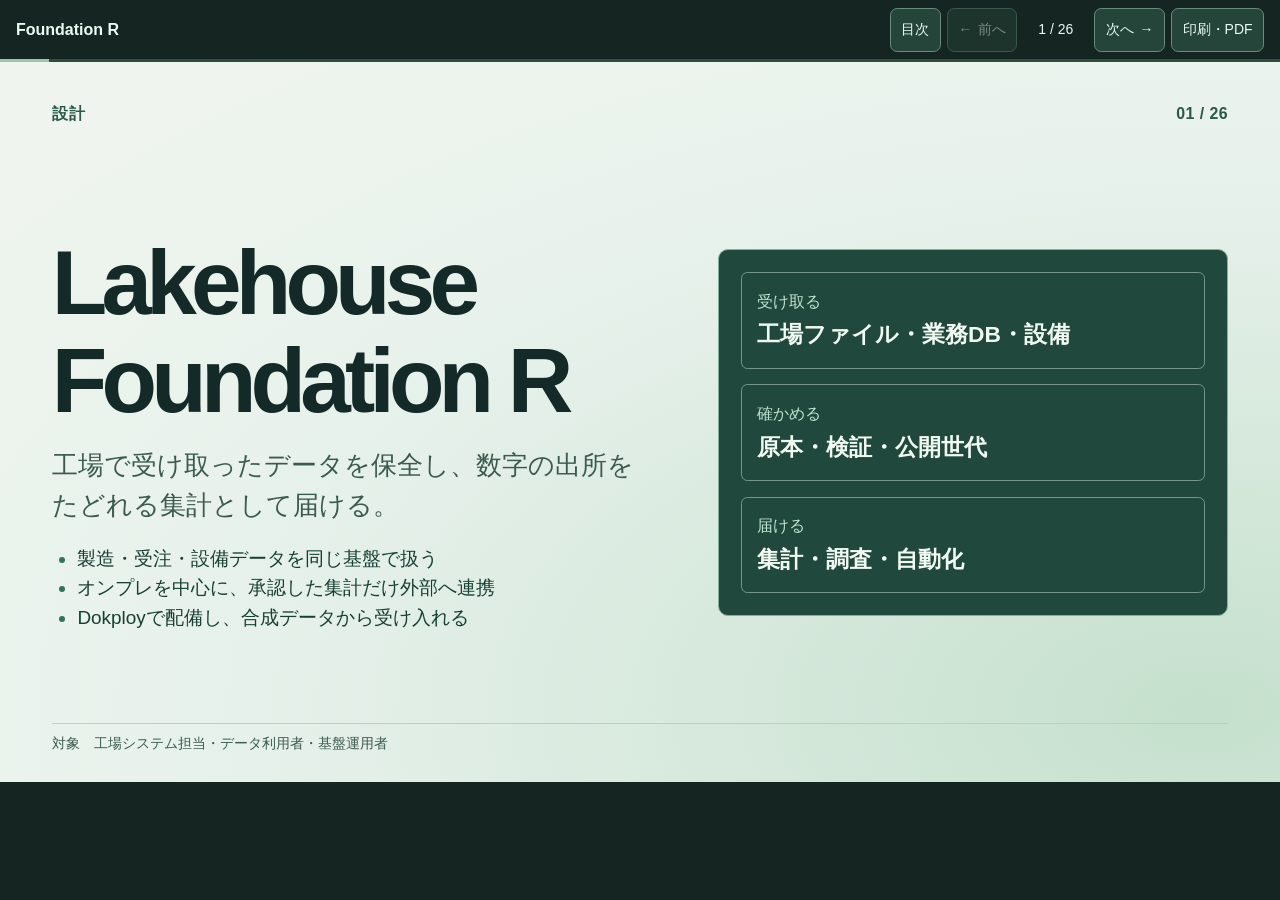
==== commit 5cf7bcc6: "Add six technical appendix slides with production acceptance evidence" ====
--- a/docs/presentation/index.html
+++ b/docs/presentation/index.html
@@ -3,7 +3,7 @@
 <head>
   <meta charset="utf-8">
   <meta name="viewport" content="width=device-width, initial-scale=1">
-  <meta name="description" content="工場データの受入、保存、集計、閲覧、監視を導入するための20枚の説明資料。">
+  <meta name="description" content="工場データの受入、保存、集計、閲覧、監視を導入するための26枚の説明資料。">
   <title>Lakehouse Foundation R｜導入と運用</title>
   <link rel="stylesheet" href="slides.css">
   <script src="slides.js" defer></script>
@@ -18,7 +18,7 @@
       <button id="next" type="button" aria-label="次のスライド"><span>次へ</span><span aria-hidden="true">→</span></button>
       <button id="print" type="button">印刷・PDF</button>
     </div>
-    <progress id="progress" aria-label="スライドの進み具合" max="20" value="1"></progress>
+    <progress id="progress" aria-label="スライドの進み具合" max="26" value="1"></progress>
     <span id="announcer" class="sr-only" role="status"></span>
   </nav>
 
@@ -36,7 +36,7 @@
   <!-- 確認や印刷はJavaScriptが使えない環境でも行えるよう、全スライドをHTMLに置く。 -->
   <main id="deck" aria-label="Lakehouse Foundation R 導入と運用">
     <section id="foundation-r" class="slide cover" aria-labelledby="title-foundation-r" data-chapter="設計">
-      <header class="slide-header"><span>設計</span><span class="folio">01 / 20</span></header>
+      <header class="slide-header"><span>設計</span><span class="folio">01 / 26</span></header>
       <div class="slide-body cover-grid">
         <div>
           <h1 id="title-foundation-r">Lakehouse<br>Foundation R</h1>
@@ -57,7 +57,7 @@
     </section>
 
     <section id="responsibilities" class="slide" aria-labelledby="title-responsibilities" data-chapter="設計">
-      <header class="slide-header"><span>設計</span><span class="folio">02 / 20</span></header>
+      <header class="slide-header"><span>設計</span><span class="folio">02 / 26</span></header>
       <h2 id="title-responsibilities">工場・業務・運用の責務を分ける</h2>
       <p class="lead">誰が値を決め、誰が運び、誰が公開を保証するかを先に決める。</p>
       <div class="slide-body cards three">
@@ -70,7 +70,7 @@
     </section>
 
     <section id="architecture" class="slide" aria-labelledby="title-architecture" data-chapter="設計">
-      <header class="slide-header"><span>設計</span><span class="folio">03 / 20</span></header>
+      <header class="slide-header"><span>設計</span><span class="folio">03 / 26</span></header>
       <h2 id="title-architecture">オンプレを中心に役割を接続する</h2>
       <p class="lead">保存・カタログ・計算・利用を別々に変更できる構成。</p>
       <div class="slide-body figure-layout wide-figure">
@@ -89,7 +89,7 @@
     </section>
 
     <section id="data-layers" class="slide" aria-labelledby="title-data-layers" data-chapter="設計">
-      <header class="slide-header"><span>設計</span><span class="folio">04 / 20</span></header>
+      <header class="slide-header"><span>設計</span><span class="folio">04 / 26</span></header>
       <h2 id="title-data-layers">原本から公開集計までを追跡する</h2>
       <p class="lead">Medallionの各層で、保存した事実と業務上の判断を記録する。</p>
       <div class="slide-body">
@@ -105,7 +105,7 @@
     </section>
 
     <section id="data-contracts" class="slide" aria-labelledby="title-data-contracts" data-chapter="設計">
-      <header class="slide-header"><span>設計</span><span class="folio">05 / 20</span></header>
+      <header class="slide-header"><span>設計</span><span class="folio">05 / 26</span></header>
       <h2 id="title-data-contracts">業務の粒度を揃えてから結合する</h2>
       <p class="lead">列名のほか、キー・時刻・品質・重複・不成立時の扱いをデータ契約にする。</p>
       <div class="slide-body">
@@ -123,7 +123,7 @@
     </section>
 
     <section id="intake" class="slide" aria-labelledby="title-intake" data-chapter="データと調査">
-      <header class="slide-header"><span>データと調査</span><span class="folio">06 / 20</span></header>
+      <header class="slide-header"><span>データと調査</span><span class="folio">06 / 26</span></header>
       <h2 id="title-intake">データ源に合う受け渡しを選ぶ</h2>
       <p class="lead">出せる形式から始め、変換を増やす前に原本と受領結果を残す。</p>
       <div class="slide-body cards two">
@@ -136,7 +136,7 @@
     </section>
 
     <section id="telemetry" class="slide" aria-labelledby="title-telemetry" data-chapter="データと調査">
-      <header class="slide-header"><span>データと調査</span><span class="folio">07 / 20</span></header>
+      <header class="slide-header"><span>データと調査</span><span class="folio">07 / 26</span></header>
       <h2 id="title-telemetry">設備の測定点と業務集計を使い分ける</h2>
       <p class="lead">時刻・品質・設備IDの契約を揃え、調査の時間幅に合わせて保存先を選ぶ。</p>
       <div class="slide-body">
@@ -151,7 +151,7 @@
     </section>
 
     <section id="iceberg" class="slide" aria-labelledby="title-iceberg" data-chapter="データと調査">
-      <header class="slide-header"><span>データと調査</span><span class="folio">08 / 20</span></header>
+      <header class="slide-header"><span>データと調査</span><span class="folio">08 / 26</span></header>
       <h2 id="title-iceberg">Icebergで公開時点の表を指定する</h2>
       <p class="lead">ファイルと表の版、業務製品の公開世代を結び付ける。</p>
       <div class="slide-body figure-layout">
@@ -170,7 +170,7 @@
     </section>
 
     <section id="data-browser" class="slide" aria-labelledby="title-data-browser" data-chapter="データと調査">
-      <header class="slide-header"><span>データと調査</span><span class="folio">09 / 20</span></header>
+      <header class="slide-header"><span>データと調査</span><span class="folio">09 / 26</span></header>
       <h2 id="title-data-browser">業務画面から数字の出所を調べる</h2>
       <p class="lead">日次生産・出荷・設備から調べたい製品を選び、数値と公開時点を突き合わせる。</p>
       <div class="slide-body figure-layout">
@@ -188,7 +188,7 @@
     </section>
 
     <section id="monitoring" class="slide" aria-labelledby="title-monitoring" data-chapter="データと調査">
-      <header class="slide-header"><span>データと調査</span><span class="folio">10 / 20</span></header>
+      <header class="slide-header"><span>データと調査</span><span class="folio">10 / 26</span></header>
       <h2 id="title-monitoring">状態・履歴・処理遅延を調べる</h2>
       <p class="lead">接続先の応答と、公開ジョブの成否や経過時間を分けて見る。</p>
       <div class="slide-body figure-layout wide-figure">
@@ -207,7 +207,7 @@
     </section>
 
     <section id="operations-tools" class="slide" aria-labelledby="title-operations-tools" data-chapter="連携と配備">
-      <header class="slide-header"><span>連携と配備</span><span class="folio">11 / 20</span></header>
+      <header class="slide-header"><span>連携と配備</span><span class="folio">11 / 26</span></header>
       <h2 id="title-operations-tools">調査と自動化の入口を揃える</h2>
       <p class="lead">運用ポータルで応答を確認し、作業に合うツールへ移動する。</p>
       <div class="slide-body figure-layout">
@@ -226,7 +226,7 @@
     </section>
 
     <section id="ai-access" class="slide" aria-labelledby="title-ai-access" data-chapter="連携と配備">
-      <header class="slide-header"><span>連携と配備</span><span class="folio">12 / 20</span></header>
+      <header class="slide-header"><span>連携と配備</span><span class="folio">12 / 26</span></header>
       <h2 id="title-ai-access">AIの回答に表の版を添える</h2>
       <p class="lead">LLMへの質問を、対象製品と公開時点が明確な読取操作に分ける。</p>
       <div class="slide-body">
@@ -241,7 +241,7 @@
     </section>
 
     <section id="dokploy" class="slide" aria-labelledby="title-dokploy" data-chapter="連携と配備">
-      <header class="slide-header"><span>連携と配備</span><span class="folio">13 / 20</span></header>
+      <header class="slide-header"><span>連携と配備</span><span class="folio">13 / 26</span></header>
       <h2 id="title-dokploy">Dokployから標準構成を配備する</h2>
       <p class="lead">会社VMで通信とファイルの配置を確認し、DokployがComposeを取得して起動する。</p>
       <div class="slide-body">
@@ -257,7 +257,7 @@
     </section>
 
     <section id="proxy" class="slide" aria-labelledby="title-proxy" data-chapter="連携と配備">
-      <header class="slide-header"><span>連携と配備</span><span class="folio">14 / 20</span></header>
+      <header class="slide-header"><span>連携と配備</span><span class="folio">14 / 26</span></header>
       <h2 id="title-proxy">プロキシの障害を4つの経路に分ける</h2>
       <p class="lead">Gitが取得できても、イメージやPythonパッケージの取得に別設定が必要になる。</p>
       <div class="slide-body">
@@ -276,7 +276,7 @@
     </section>
 
     <section id="cloudflare" class="slide" aria-labelledby="title-cloudflare" data-chapter="連携と配備">
-      <header class="slide-header"><span>連携と配備</span><span class="folio">15 / 20</span></header>
+      <header class="slide-header"><span>連携と配備</span><span class="folio">15 / 26</span></header>
       <h2 id="title-cloudflare">承認済みの集計だけを外部へ届ける</h2>
       <p class="lead">Cloudflareは任意の出口。取込、処理、Iceberg公開は工場側で完結する。</p>
       <div class="slide-body">
@@ -291,7 +291,7 @@
     </section>
 
     <section id="compute" class="slide" aria-labelledby="title-compute" data-chapter="評価と運用">
-      <header class="slide-header"><span>評価と運用</span><span class="folio">16 / 20</span></header>
+      <header class="slide-header"><span>評価と運用</span><span class="folio">16 / 26</span></header>
       <h2 id="title-compute">Sparkが担う処理を用途別に選ぶ</h2>
       <p class="lead">標準の業務SQLは単一VMで実行。実行量や互換性が必要になったら同じデータで評価する。</p>
       <div class="slide-body cards two">
@@ -304,7 +304,7 @@
     </section>
 
     <section id="alternatives" class="slide" aria-labelledby="title-alternatives" data-chapter="評価と運用">
-      <header class="slide-header"><span>評価と運用</span><span class="folio">17 / 20</span></header>
+      <header class="slide-header"><span>評価と運用</span><span class="folio">17 / 26</span></header>
       <h2 id="title-alternatives">置き換え候補は役割ごとに検証する</h2>
       <p class="lead">実データを導入する前に、Rust製の候補も互換性と復元を確認する。</p>
       <div class="slide-body">
@@ -323,7 +323,7 @@
     </section>
 
     <section id="acceptance" class="slide" aria-labelledby="title-acceptance" data-chapter="評価と運用">
-      <header class="slide-header"><span>評価と運用</span><span class="folio">18 / 20</span></header>
+      <header class="slide-header"><span>評価と運用</span><span class="folio">18 / 26</span></header>
       <h2 id="title-acceptance">合成データの期待値と受入結果を照合する</h2>
       <p class="lead">入力、処理、公開結果、再実行を同じ記録に残す。</p>
       <div class="slide-body">
@@ -341,7 +341,7 @@
     </section>
 
     <section id="first-day" class="slide" aria-labelledby="title-first-day" data-chapter="評価と運用">
-      <header class="slide-header"><span>評価と運用</span><span class="folio">19 / 20</span></header>
+      <header class="slide-header"><span>評価と運用</span><span class="folio">19 / 26</span></header>
       <h2 id="title-first-day">初日の合格条件と復旧点を決める</h2>
       <p class="lead">会社VMでは実際のプロキシ、接続元、保存先で順に受け入れる。</p>
       <div class="slide-body cards three">
@@ -354,7 +354,7 @@
     </section>
 
     <section id="component-guide" class="slide" aria-labelledby="title-component-guide" data-chapter="評価と運用">
-      <header class="slide-header"><span>評価と運用</span><span class="folio">20 / 20</span></header>
+      <header class="slide-header"><span>評価と運用</span><span class="folio">20 / 26</span></header>
       <h2 id="title-component-guide">構成要素と資料を作業から探す</h2>
       <p class="lead">変更する場所を絞り、必要になった構成から手を付ける。</p>
       <div class="slide-body">
@@ -369,7 +369,119 @@
           </tbody>
         </table>
       </div>
-      <footer class="slide-foot"><a href="https://github.com/hiromura16/lakehouse-foundation-R/blob/main/docs/native/PRESENTATION.md">PowerPoint・PDF・構成図</a><a href="https://github.com/hiromura16/lakehouse-foundation-R/blob/main/docs/DOCUMENTATION-MANIFEST.md">担当ごとの資料一覧</a></footer>
+      <footer class="slide-foot"><a href="#vm-preflight">技術付録へ</a><a href="https://github.com/hiromura16/lakehouse-foundation-R/blob/main/docs/native/PRESENTATION.md">PowerPoint・PDF・構成図</a><a href="https://github.com/hiromura16/lakehouse-foundation-R/blob/main/docs/DOCUMENTATION-MANIFEST.md">担当ごとの資料一覧</a></footer>
+    </section>
+
+    <section id="vm-preflight" class="slide" aria-labelledby="title-vm-preflight" data-chapter="技術付録">
+      <header class="slide-header"><span>技術付録</span><span class="folio">21 / 26</span></header>
+      <h2 id="title-vm-preflight">会社VMでDeploy前に容量と経路を確認する</h2>
+      <p class="lead">Dokployと同じ設定で診断する。必要なDockerブリッジの数は構成によって変わる。</p>
+      <div class="slide-body">
+        <div class="metrics" aria-label="プロジェクトごとに必要なIPv4ブリッジ">
+          <div><strong>6<span>本</span></strong><p>標準構成</p></div>
+          <div><strong>7<span>本</span></strong><p>標準＋閲覧GUI</p></div>
+          <div><strong>10<span>本</span></strong><p>標準＋閲覧GUI＋運用ツール</p></div>
+        </div>
+        <div class="cards two evidence-cards">
+          <article><h3>配置するVMで診断</h3><p>同じApp Name・環境ファイル・Compose順で <code>scripts/preflight.py</code> を実行。Docker接続、ファイル参照、IPv4の空きを読み取り、秘密値やCIDRを伏せて報告する。</p></article>
+          <article><h3>固定IPAMの割当を計画</h3><p>空きが足りない場合は管理者と、既存Dockerネットワーク、VM経路、会社VPNと重複しない範囲を確認する。警告はDeploy前に見直す。</p></article>
+        </div>
+      </div>
+      <footer class="slide-foot"><a href="https://github.com/hiromura16/lakehouse-foundation-R/blob/main/docs/native/COMPANY.md#初回deployの前に配備先vmを診断する">会社VMでの実行手順</a><a href="https://github.com/hiromura16/lakehouse-foundation-R/commit/1790f50">診断コマンドの実装と検証</a></footer>
+    </section>
+
+    <section id="sql-snapshots" class="slide" aria-labelledby="title-sql-snapshots" data-chapter="技術付録">
+      <header class="slide-header"><span>技術付録</span><span class="folio">22 / 26</span></header>
+      <h2 id="title-sql-snapshots">SQLの同一時点読取と公開世代を守る</h2>
+      <p class="lead">対象6表を同じ観測で取得し、内容IDと観測時刻を記録する。</p>
+      <div class="slide-body">
+        <div class="cards three">
+          <article><h3>SQL Server</h3><p><code>SNAPSHOT</code> トランザクションで、読取中に別接続が2表を更新しても同じ時点の6表を取得。未対応時は出力せず終了。</p></article>
+          <article><h3>PostgreSQL</h3><p>証明書を検査したTLSと <code>REPEATABLE READ READ ONLY</code> で取得。実Icebergへの公開と同一観測の再送を確認。</p></article>
+          <article><h3>SQLite</h3><p>内製アプリの閉じた単体バックアップを読取専用で取得。原本と同じ内容を再観測しても時刻は区別する。</p></article>
+        </div>
+        <ol class="proof-track" aria-label="SQLiteの3公開世代">
+          <li><strong>観測1 · A</strong><span>良品8／出荷3</span></li>
+          <li><strong>観測2 · B</strong><span>良品9／出荷0</span></li>
+          <li><strong>観測3 · A</strong><span>良品8／出荷3、内容IDを再利用</span></li>
+        </ol>
+        <div class="note">SQLiteの3公開世代は指定して読み直せる。同じ観測の再送は確定済みの結果を維持する。</div>
+      </div>
+      <footer class="slide-foot"><a href="https://github.com/hiromura16/lakehouse-foundation-R/actions/runs/45450984256">SQL Serverの受入</a><a href="https://github.com/hiromura16/lakehouse-foundation-R/actions/runs/45456509749">PostgreSQLの受入</a><a href="https://github.com/hiromura16/lakehouse-foundation-R/actions/runs/45454433487">SQLiteの受入</a></footer>
+    </section>
+
+    <section id="industrial-proofs" class="slide" aria-labelledby="title-industrial-proofs" data-chapter="技術付録">
+      <header class="slide-header"><span>技術付録</span><span class="folio">23 / 26</span></header>
+      <h2 id="title-industrial-proofs">設備の停止復帰で全計測点を照合する</h2>
+      <p class="lead">40台の合成設備からMQTTで送り、Vector停止中の500点をブローカーから復帰させる。</p>
+      <div class="slide-body">
+        <table class="data-table broker-table">
+          <thead><tr><th scope="col">Bakuの隔離試験</th><th scope="col">Redpanda</th><th scope="col">Nisshi</th></tr></thead>
+          <tbody>
+            <tr><th scope="row">平常9,500点の送信・照合</th><td>1,025.9秒</td><td>1,015.9秒</td></tr>
+            <tr><th scope="row">500点の復帰</th><td>50.0秒</td><td>49.9秒</td></tr>
+            <tr><th scope="row">一致した全行</th><td>10,001件</td><td>10,001件</td></tr>
+          </tbody>
+        </table>
+        <div class="cards two evidence-cards">
+          <article><h3>全値を再読取</h3><p>50点を再送し、初出1点を加えて照合。各ブローカーを1回測定し、時刻・設備ID・値の一致を確認した。</p></article>
+          <article><h3>GitHub Actionsの6ケース</h3><p>MQTTとOPC UAを両ブローカーで検証し、Modbus TCPと仮想シリアルRTUも確認。CIのMQTTは各1,001件。</p></article>
+        </div>
+      </div>
+      <footer class="slide-foot"><a href="https://github.com/hiromura16/lakehouse-foundation-R/blob/main/docs/native/TELEMETRY.md#mqttの連続送信停止復帰を測る">隔離計測と条件</a><a href="https://github.com/hiromura16/lakehouse-foundation-R/actions/runs/45451288935">6ケースのCI</a></footer>
+    </section>
+
+    <section id="engine-parity" class="slide" aria-labelledby="title-engine-parity" data-chapter="技術付録">
+      <header class="slide-header"><span>技術付録</span><span class="folio">24 / 26</span></header>
+      <h2 id="title-engine-parity">20表の再計算と削除後の読取を試す</h2>
+      <p class="lead">計算を置き換える調査では、表の版・型・現在値まで読戻す。</p>
+      <div class="slide-body cards two">
+        <article class="proof-card">
+          <h3>DuckDBとDataFusionの業務計算</h3>
+          <p><strong>Bronze 6 ＋ Silver 6 ＋ Quarantine 6 ＋ Gold 2</strong></p>
+          <p>同じBronzeのIceberg V2を固定し、派生表を別々のwarehouseへ保存。行・型・フィールドIDを照合した。時刻境界や異常値、空入力も試験。</p>
+        </article>
+        <article class="proof-card">
+          <h3>RisingWaveのIceberg V2削除</h3>
+          <p><strong>位置削除</strong>　無分割の表をPyIcebergとDuckDBで読戻し、更新・削除とカタログ復旧後の行が一致。</p>
+          <p><strong>等価削除</strong>　<code>bucket[4]</code> 付き表はDuckDBで読戻し。採用版のPyIcebergではこの削除を読めない。</p>
+        </article>
+      </div>
+      <div class="note">RisingWaveを追加する場合は、テーブル分割、削除形式、利用側の読取エンジンを組で受け入れる。</div>
+      <footer class="slide-foot"><a href="https://github.com/hiromura16/lakehouse-foundation-R/actions/runs/45452449021">業務SQL 20表の照合</a><a href="https://github.com/hiromura16/lakehouse-foundation-R/actions/runs/45451420694">RisingWaveの削除・復旧検証</a></footer>
+    </section>
+
+    <section id="storage-proofs" class="slide" aria-labelledby="title-storage-proofs" data-chapter="技術付録">
+      <header class="slide-header"><span>技術付録</span><span class="folio">25 / 26</span></header>
+      <h2 id="title-storage-proofs">物理復元と256 MiB原本を照合する</h2>
+      <p class="lead">物理バックアップの復元と大容量原本の再起動耐性を、各試験条件で確かめる。</p>
+      <div class="slide-body">
+        <div class="cards two">
+          <article class="proof-card"><h3>PostgreSQLとSeaweedFSの物理復元</h3><p>停止した同じ時点の保全物を、新しい隔離Volumeへ戻す。Raw 6件のSHA-256、日次生産14行・受注20行、表UUIDと公開世代が一致。</p></article>
+          <article class="proof-card"><h3>RustFSで上限ちょうど256 MiB</h3><p>同じVolumeで再起動し、全バイトを1 MiBずつ読みSHA-256を再計算。再送しても原本やIceberg台帳のスナップショットは増えない。</p></article>
+        </div>
+        <div class="note"><strong>固定公開世代のS3監査</strong>　ローカル合成試験でIceberg参照先85件の存在と、記録済みのサイズを確認。欠落、サイズ不一致、復旧、監査上限も照合した。</div>
+      </div>
+      <footer class="slide-foot"><a href="https://github.com/hiromura16/lakehouse-foundation-R/actions/runs/45454248043">物理復元のCI</a><a href="https://github.com/hiromura16/lakehouse-foundation-R/actions/runs/45454247843">RustFS原本のCI</a><a href="https://github.com/hiromura16/lakehouse-foundation-R/commit/8bb5eda">S3監査の実装と検証</a></footer>
+    </section>
+
+    <section id="read-export-boundaries" class="slide" aria-labelledby="title-read-export-boundaries" data-chapter="技術付録">
+      <header class="slide-header"><span>技術付録</span><span class="folio">26 / 26</span></header>
+      <h2 id="title-read-export-boundaries">Gold読取と外部搬出の境界を確かめる</h2>
+      <p class="lead">混雑時の応答を決め、外部搬出は承認した世代だけ確定する。</p>
+      <div class="slide-body">
+        <div class="cards two">
+          <article class="proof-card"><h3>Goldの読取枠は既定で同時2件</h3><p>標準・SQL・CDCで枠を共有。満杯時は <code>503 GOLD_BUSY</code> と <code>Retry-After: 2</code>。絞り込み後の走査上限は10万行・Arrow 64 MiB。</p></article>
+          <article class="proof-card"><h3>R2の署名付き再送</h3><p>合成HTTPSへ実SDKで送信。不正な承認では通信0件。503や応答断から再開し、412またはバケットロックの特定409では既存内容を照合。</p></article>
+        </div>
+        <ol class="proof-track" aria-label="承認したR2搬出の確定順序">
+          <li><strong>承認と検査</strong><span>分類・サイズ・SHA-256</span></li>
+          <li><strong>成果物を作成</strong><span>条件付きPUT、競合時に読戻し</span></li>
+          <li><strong>manifestを最後に確定</strong><span>利用者は確定済み世代を開く</span></li>
+        </ol>
+        <div class="note">R2は合成HTTPSでの受入。実テナントでは専用権限と会社のTLS経路を合成データで確認する。</div>
+      </div>
+      <footer class="slide-foot"><a href="https://github.com/hiromura16/lakehouse-foundation-R/blob/main/docs/native/API.md">Gold APIの上限と再試行</a><a href="https://github.com/hiromura16/lakehouse-foundation-R/actions/runs/45455388775">Goldの読取枠のCI</a><a href="https://github.com/hiromura16/lakehouse-foundation-R/actions/runs/45452749505">署名付きR2搬出のCI</a></footer>
     </section>
   </main>
 </body>
--- a/docs/presentation/slides.css
+++ b/docs/presentation/slides.css
@@ -280,6 +280,7 @@
 .data-table thead { background: #234c40; color: var(--white); }
 .data-table tbody th { background: #e7efe7; color: var(--deep); }
 .data-table :is(th, td):first-child { width: 22%; }
+.broker-table :is(th, td):first-child { width: 40%; }
 .component-table :is(th, td):last-child { width: 25%; }
 .metrics div {
   padding: .94cqw 1.35cqw;
@@ -291,6 +292,26 @@
 .metrics strong span { margin-inline-start: .3em; font-size: var(--item-title); }
 .metrics p { margin-block-start: .28em; color: var(--muted); }
 .evidence-cards { margin-block-start: var(--gap); }
+.proof-card strong { color: var(--deep); }
+.proof-track {
+  display: grid;
+  grid-template-columns: repeat(3, minmax(0, 1fr));
+  gap: var(--gap);
+  margin: var(--gap) 0 0;
+  padding: 0;
+  list-style: none;
+}
+.proof-track li {
+  display: grid;
+  align-content: start;
+  gap: .18em;
+  padding: .7cqw 1.05cqw;
+  border-block-start: 2px solid var(--accent);
+  border-radius: .35cqw;
+  background: var(--soft);
+  color: var(--deep);
+}
+.proof-track span { color: var(--muted); }
 .network-diagram section { min-height: 15cqw; }
 .network-diagram section:nth-child(2) { background: #e2efe7; }
 
@@ -361,6 +382,8 @@
   .metrics strong { font-size: 1.85rem; }
   .metrics strong span { display: block; margin: 0; font-size: .82rem; }
   .metrics p { font-size: .78rem; }
+  .proof-track { grid-template-columns: minmax(0, 1fr); gap: .4rem; }
+  .proof-track li { padding: .5rem .65rem; border-radius: .3rem; }
   .cover .cover-grid { gap: .9rem; }
   .cover h1 { font-size: clamp(2.55rem, 12cqw, 4rem); }
   .cover .lead { margin-block-start: .75rem; font-size: 1.15rem; }
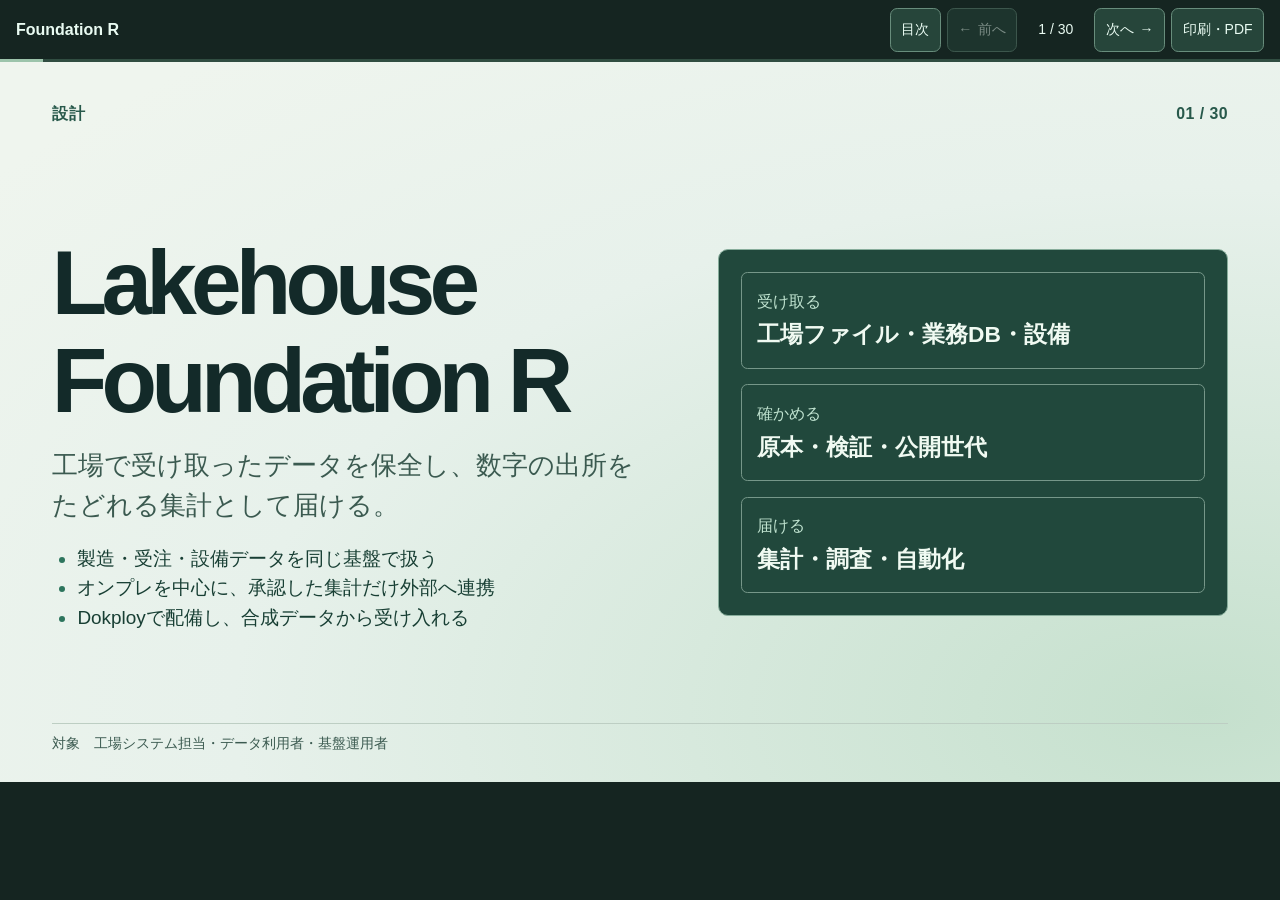
==== commit 4d0fd04b: "Present thirty factory briefings and publish the actual monitoring view" ====
--- a/docs/presentation/index.html
+++ b/docs/presentation/index.html
@@ -3,7 +3,7 @@
 <head>
   <meta charset="utf-8">
   <meta name="viewport" content="width=device-width, initial-scale=1">
-  <meta name="description" content="工場データの受入、保存、集計、閲覧、監視を導入するための26枚の説明資料。">
+  <meta name="description" content="工場データの受入、保存、集計、閲覧、監視を導入するための30枚の説明資料。">
   <title>Lakehouse Foundation R｜導入と運用</title>
   <link rel="stylesheet" href="slides.css">
   <script src="slides.js" defer></script>
@@ -18,7 +18,7 @@
       <button id="next" type="button" aria-label="次のスライド"><span>次へ</span><span aria-hidden="true">→</span></button>
       <button id="print" type="button">印刷・PDF</button>
     </div>
-    <progress id="progress" aria-label="スライドの進み具合" max="26" value="1"></progress>
+    <progress id="progress" aria-label="スライドの進み具合" max="30" value="1"></progress>
     <span id="announcer" class="sr-only" role="status"></span>
   </nav>
 
@@ -36,7 +36,7 @@
   <!-- 確認や印刷はJavaScriptが使えない環境でも行えるよう、全スライドをHTMLに置く。 -->
   <main id="deck" aria-label="Lakehouse Foundation R 導入と運用">
     <section id="foundation-r" class="slide cover" aria-labelledby="title-foundation-r" data-chapter="設計">
-      <header class="slide-header"><span>設計</span><span class="folio">01 / 26</span></header>
+      <header class="slide-header"><span>設計</span><span class="folio">01 / 30</span></header>
       <div class="slide-body cover-grid">
         <div>
           <h1 id="title-foundation-r">Lakehouse<br>Foundation R</h1>
@@ -57,7 +57,7 @@
     </section>
 
     <section id="responsibilities" class="slide" aria-labelledby="title-responsibilities" data-chapter="設計">
-      <header class="slide-header"><span>設計</span><span class="folio">02 / 26</span></header>
+      <header class="slide-header"><span>設計</span><span class="folio">02 / 30</span></header>
       <h2 id="title-responsibilities">工場・業務・運用の責務を分ける</h2>
       <p class="lead">誰が値を決め、誰が運び、誰が公開を保証するかを先に決める。</p>
       <div class="slide-body cards three">
@@ -70,7 +70,7 @@
     </section>
 
     <section id="architecture" class="slide" aria-labelledby="title-architecture" data-chapter="設計">
-      <header class="slide-header"><span>設計</span><span class="folio">03 / 26</span></header>
+      <header class="slide-header"><span>設計</span><span class="folio">03 / 30</span></header>
       <h2 id="title-architecture">オンプレを中心に役割を接続する</h2>
       <p class="lead">保存・カタログ・計算・利用を別々に変更できる構成。</p>
       <div class="slide-body figure-layout wide-figure">
@@ -89,7 +89,7 @@
     </section>
 
     <section id="data-layers" class="slide" aria-labelledby="title-data-layers" data-chapter="設計">
-      <header class="slide-header"><span>設計</span><span class="folio">04 / 26</span></header>
+      <header class="slide-header"><span>設計</span><span class="folio">04 / 30</span></header>
       <h2 id="title-data-layers">原本から公開集計までを追跡する</h2>
       <p class="lead">Medallionの各層で、保存した事実と業務上の判断を記録する。</p>
       <div class="slide-body">
@@ -105,7 +105,7 @@
     </section>
 
     <section id="data-contracts" class="slide" aria-labelledby="title-data-contracts" data-chapter="設計">
-      <header class="slide-header"><span>設計</span><span class="folio">05 / 26</span></header>
+      <header class="slide-header"><span>設計</span><span class="folio">05 / 30</span></header>
       <h2 id="title-data-contracts">業務の粒度を揃えてから結合する</h2>
       <p class="lead">列名のほか、キー・時刻・品質・重複・不成立時の扱いをデータ契約にする。</p>
       <div class="slide-body">
@@ -123,7 +123,7 @@
     </section>
 
     <section id="intake" class="slide" aria-labelledby="title-intake" data-chapter="データと調査">
-      <header class="slide-header"><span>データと調査</span><span class="folio">06 / 26</span></header>
+      <header class="slide-header"><span>データと調査</span><span class="folio">06 / 30</span></header>
       <h2 id="title-intake">データ源に合う受け渡しを選ぶ</h2>
       <p class="lead">出せる形式から始め、変換を増やす前に原本と受領結果を残す。</p>
       <div class="slide-body cards two">
@@ -136,7 +136,7 @@
     </section>
 
     <section id="telemetry" class="slide" aria-labelledby="title-telemetry" data-chapter="データと調査">
-      <header class="slide-header"><span>データと調査</span><span class="folio">07 / 26</span></header>
+      <header class="slide-header"><span>データと調査</span><span class="folio">07 / 30</span></header>
       <h2 id="title-telemetry">設備の測定点と業務集計を使い分ける</h2>
       <p class="lead">時刻・品質・設備IDの契約を揃え、調査の時間幅に合わせて保存先を選ぶ。</p>
       <div class="slide-body">
@@ -151,7 +151,7 @@
     </section>
 
     <section id="iceberg" class="slide" aria-labelledby="title-iceberg" data-chapter="データと調査">
-      <header class="slide-header"><span>データと調査</span><span class="folio">08 / 26</span></header>
+      <header class="slide-header"><span>データと調査</span><span class="folio">08 / 30</span></header>
       <h2 id="title-iceberg">Icebergで公開時点の表を指定する</h2>
       <p class="lead">ファイルと表の版、業務製品の公開世代を結び付ける。</p>
       <div class="slide-body figure-layout">
@@ -170,7 +170,7 @@
     </section>
 
     <section id="data-browser" class="slide" aria-labelledby="title-data-browser" data-chapter="データと調査">
-      <header class="slide-header"><span>データと調査</span><span class="folio">09 / 26</span></header>
+      <header class="slide-header"><span>データと調査</span><span class="folio">09 / 30</span></header>
       <h2 id="title-data-browser">業務画面から数字の出所を調べる</h2>
       <p class="lead">日次生産・出荷・設備から調べたい製品を選び、数値と公開時点を突き合わせる。</p>
       <div class="slide-body figure-layout">
@@ -188,7 +188,7 @@
     </section>
 
     <section id="monitoring" class="slide" aria-labelledby="title-monitoring" data-chapter="データと調査">
-      <header class="slide-header"><span>データと調査</span><span class="folio">10 / 26</span></header>
+      <header class="slide-header"><span>データと調査</span><span class="folio">10 / 30</span></header>
       <h2 id="title-monitoring">状態・履歴・処理遅延を調べる</h2>
       <p class="lead">接続先の応答と、公開ジョブの成否や経過時間を分けて見る。</p>
       <div class="slide-body figure-layout wide-figure">
@@ -207,7 +207,7 @@
     </section>
 
     <section id="operations-tools" class="slide" aria-labelledby="title-operations-tools" data-chapter="連携と配備">
-      <header class="slide-header"><span>連携と配備</span><span class="folio">11 / 26</span></header>
+      <header class="slide-header"><span>連携と配備</span><span class="folio">11 / 30</span></header>
       <h2 id="title-operations-tools">調査と自動化の入口を揃える</h2>
       <p class="lead">運用ポータルで応答を確認し、作業に合うツールへ移動する。</p>
       <div class="slide-body figure-layout">
@@ -226,7 +226,7 @@
     </section>
 
     <section id="ai-access" class="slide" aria-labelledby="title-ai-access" data-chapter="連携と配備">
-      <header class="slide-header"><span>連携と配備</span><span class="folio">12 / 26</span></header>
+      <header class="slide-header"><span>連携と配備</span><span class="folio">12 / 30</span></header>
       <h2 id="title-ai-access">AIの回答に表の版を添える</h2>
       <p class="lead">LLMへの質問を、対象製品と公開時点が明確な読取操作に分ける。</p>
       <div class="slide-body">
@@ -241,7 +241,7 @@
     </section>
 
     <section id="dokploy" class="slide" aria-labelledby="title-dokploy" data-chapter="連携と配備">
-      <header class="slide-header"><span>連携と配備</span><span class="folio">13 / 26</span></header>
+      <header class="slide-header"><span>連携と配備</span><span class="folio">13 / 30</span></header>
       <h2 id="title-dokploy">Dokployから標準構成を配備する</h2>
       <p class="lead">会社VMで通信とファイルの配置を確認し、DokployがComposeを取得して起動する。</p>
       <div class="slide-body">
@@ -257,7 +257,7 @@
     </section>
 
     <section id="proxy" class="slide" aria-labelledby="title-proxy" data-chapter="連携と配備">
-      <header class="slide-header"><span>連携と配備</span><span class="folio">14 / 26</span></header>
+      <header class="slide-header"><span>連携と配備</span><span class="folio">14 / 30</span></header>
       <h2 id="title-proxy">プロキシの障害を4つの経路に分ける</h2>
       <p class="lead">Gitが取得できても、イメージやPythonパッケージの取得に別設定が必要になる。</p>
       <div class="slide-body">
@@ -276,7 +276,7 @@
     </section>
 
     <section id="cloudflare" class="slide" aria-labelledby="title-cloudflare" data-chapter="連携と配備">
-      <header class="slide-header"><span>連携と配備</span><span class="folio">15 / 26</span></header>
+      <header class="slide-header"><span>連携と配備</span><span class="folio">15 / 30</span></header>
       <h2 id="title-cloudflare">承認済みの集計だけを外部へ届ける</h2>
       <p class="lead">Cloudflareは任意の出口。取込、処理、Iceberg公開は工場側で完結する。</p>
       <div class="slide-body">
@@ -291,7 +291,7 @@
     </section>
 
     <section id="compute" class="slide" aria-labelledby="title-compute" data-chapter="評価と運用">
-      <header class="slide-header"><span>評価と運用</span><span class="folio">16 / 26</span></header>
+      <header class="slide-header"><span>評価と運用</span><span class="folio">16 / 30</span></header>
       <h2 id="title-compute">Sparkが担う処理を用途別に選ぶ</h2>
       <p class="lead">標準の業務SQLは単一VMで実行。実行量や互換性が必要になったら同じデータで評価する。</p>
       <div class="slide-body cards two">
@@ -304,7 +304,7 @@
     </section>
 
     <section id="alternatives" class="slide" aria-labelledby="title-alternatives" data-chapter="評価と運用">
-      <header class="slide-header"><span>評価と運用</span><span class="folio">17 / 26</span></header>
+      <header class="slide-header"><span>評価と運用</span><span class="folio">17 / 30</span></header>
       <h2 id="title-alternatives">置き換え候補は役割ごとに検証する</h2>
       <p class="lead">実データを導入する前に、Rust製の候補も互換性と復元を確認する。</p>
       <div class="slide-body">
@@ -323,7 +323,7 @@
     </section>
 
     <section id="acceptance" class="slide" aria-labelledby="title-acceptance" data-chapter="評価と運用">
-      <header class="slide-header"><span>評価と運用</span><span class="folio">18 / 26</span></header>
+      <header class="slide-header"><span>評価と運用</span><span class="folio">18 / 30</span></header>
       <h2 id="title-acceptance">合成データの期待値と受入結果を照合する</h2>
       <p class="lead">入力、処理、公開結果、再実行を同じ記録に残す。</p>
       <div class="slide-body">
@@ -341,7 +341,7 @@
     </section>
 
     <section id="first-day" class="slide" aria-labelledby="title-first-day" data-chapter="評価と運用">
-      <header class="slide-header"><span>評価と運用</span><span class="folio">19 / 26</span></header>
+      <header class="slide-header"><span>評価と運用</span><span class="folio">19 / 30</span></header>
       <h2 id="title-first-day">初日の合格条件と復旧点を決める</h2>
       <p class="lead">会社VMでは実際のプロキシ、接続元、保存先で順に受け入れる。</p>
       <div class="slide-body cards three">
@@ -354,7 +354,7 @@
     </section>
 
     <section id="component-guide" class="slide" aria-labelledby="title-component-guide" data-chapter="評価と運用">
-      <header class="slide-header"><span>評価と運用</span><span class="folio">20 / 26</span></header>
+      <header class="slide-header"><span>評価と運用</span><span class="folio">20 / 30</span></header>
       <h2 id="title-component-guide">構成要素と資料を作業から探す</h2>
       <p class="lead">変更する場所を絞り、必要になった構成から手を付ける。</p>
       <div class="slide-body">
@@ -373,7 +373,7 @@
     </section>
 
     <section id="vm-preflight" class="slide" aria-labelledby="title-vm-preflight" data-chapter="技術付録">
-      <header class="slide-header"><span>技術付録</span><span class="folio">21 / 26</span></header>
+      <header class="slide-header"><span>技術付録</span><span class="folio">21 / 30</span></header>
       <h2 id="title-vm-preflight">会社VMでDeploy前に容量と経路を確認する</h2>
       <p class="lead">Dokployと同じ設定で診断する。必要なDockerブリッジの数は構成によって変わる。</p>
       <div class="slide-body">
@@ -391,7 +391,7 @@
     </section>
 
     <section id="sql-snapshots" class="slide" aria-labelledby="title-sql-snapshots" data-chapter="技術付録">
-      <header class="slide-header"><span>技術付録</span><span class="folio">22 / 26</span></header>
+      <header class="slide-header"><span>技術付録</span><span class="folio">22 / 30</span></header>
       <h2 id="title-sql-snapshots">SQLの同一時点読取と公開世代を守る</h2>
       <p class="lead">対象6表を同じ観測で取得し、内容IDと観測時刻を記録する。</p>
       <div class="slide-body">
@@ -411,7 +411,7 @@
     </section>
 
     <section id="industrial-proofs" class="slide" aria-labelledby="title-industrial-proofs" data-chapter="技術付録">
-      <header class="slide-header"><span>技術付録</span><span class="folio">23 / 26</span></header>
+      <header class="slide-header"><span>技術付録</span><span class="folio">23 / 30</span></header>
       <h2 id="title-industrial-proofs">設備の停止復帰で全計測点を照合する</h2>
       <p class="lead">40台の合成設備からMQTTで送り、Vector停止中の500点をブローカーから復帰させる。</p>
       <div class="slide-body">
@@ -432,7 +432,7 @@
     </section>
 
     <section id="engine-parity" class="slide" aria-labelledby="title-engine-parity" data-chapter="技術付録">
-      <header class="slide-header"><span>技術付録</span><span class="folio">24 / 26</span></header>
+      <header class="slide-header"><span>技術付録</span><span class="folio">24 / 30</span></header>
       <h2 id="title-engine-parity">20表の再計算と削除後の読取を試す</h2>
       <p class="lead">計算を置き換える調査では、表の版・型・現在値まで読戻す。</p>
       <div class="slide-body cards two">
@@ -452,7 +452,7 @@
     </section>
 
     <section id="storage-proofs" class="slide" aria-labelledby="title-storage-proofs" data-chapter="技術付録">
-      <header class="slide-header"><span>技術付録</span><span class="folio">25 / 26</span></header>
+      <header class="slide-header"><span>技術付録</span><span class="folio">25 / 30</span></header>
       <h2 id="title-storage-proofs">物理復元と256 MiB原本を照合する</h2>
       <p class="lead">物理バックアップの復元と大容量原本の再起動耐性を、各試験条件で確かめる。</p>
       <div class="slide-body">
@@ -466,7 +466,7 @@
     </section>
 
     <section id="read-export-boundaries" class="slide" aria-labelledby="title-read-export-boundaries" data-chapter="技術付録">
-      <header class="slide-header"><span>技術付録</span><span class="folio">26 / 26</span></header>
+      <header class="slide-header"><span>技術付録</span><span class="folio">26 / 30</span></header>
       <h2 id="title-read-export-boundaries">Gold読取と外部搬出の境界を確かめる</h2>
       <p class="lead">混雑時の応答を決め、外部搬出は承認した世代だけ確定する。</p>
       <div class="slide-body">
@@ -483,6 +483,85 @@
       </div>
       <footer class="slide-foot"><a href="https://github.com/hiromura16/lakehouse-foundation-R/blob/main/docs/native/API.md">Gold APIの上限と再試行</a><a href="https://github.com/hiromura16/lakehouse-foundation-R/actions/runs/45455388775">Goldの読取枠のCI</a><a href="https://github.com/hiromura16/lakehouse-foundation-R/actions/runs/45452749505">署名付きR2搬出のCI</a></footer>
     </section>
+
+    <section id="two-gib-archives" class="slide" aria-labelledby="title-two-gib" data-chapter="技術付録">
+      <header class="slide-header"><span>技術付録</span><span class="folio">27 / 30</span></header>
+      <h2 id="title-two-gib">2 GiBの検査原本を保全する</h2>
+      <p class="lead">完了印と全体SHA-256を照合し、S3側でもパートごとの整合性を確認する。</p>
+      <div class="slide-body">
+        <table class="data-table broker-table">
+          <thead><tr><th scope="col">同じ合成原本での単発試験</th><th scope="col">SeaweedFS 4.53</th><th scope="col">RustFS 1.0.6</th></tr></thead>
+          <tbody>
+            <tr><th scope="row">初回の保全と台帳記録</th><td>31.6秒</td><td>54.4秒</td></tr>
+            <tr><th scope="row">全2 GiBを再読取してSHA照合</th><td>7.6秒</td><td>5.4秒</td></tr>
+            <tr><th scope="row">再起動後、同じ完了印で再送</th><td>4.9秒 · 台帳更新0</td><td>3.9秒 · 台帳更新0</td></tr>
+          </tbody>
+        </table>
+        <div class="cards two evidence-cards">
+          <article><h3>16 MiB × 128パート</h3><p>上限を2048 MiBにした隔離環境で実測。既定は256 MiBで、単一の条件付きPUTを使う。</p></article>
+          <article><h3>保存してから台帳を確定</h3><p>サイズとS3の複合SHA-256をHEADで検査。再起動後も、原本と台帳の世代が一致した。</p></article>
+        </div>
+      </div>
+      <footer class="slide-foot"><a href="https://github.com/hiromura16/lakehouse-foundation-R/blob/main/docs/native/EVALUATION.md#2-gibの検査原本を両s3保存先で照合する">実測条件</a><a href="https://github.com/hiromura16/lakehouse-foundation-R/actions/runs/45463291877">両S3の257 MiB受入</a></footer>
+    </section>
+
+    <section id="factory-shifts" class="slide" aria-labelledby="title-factory-shifts" data-chapter="技術付録">
+      <header class="slide-header"><span>技術付録</span><span class="folio">28 / 30</span></header>
+      <h2 id="title-factory-shifts">夜勤の停止時間を現地の境界で照合する</h2>
+      <p class="lead">工場の暦を指定し、同じIceberg公開世代の指図・生産実績・停止を読む。</p>
+      <div class="slide-body">
+        <ol class="proof-track" aria-label="現地工場の夜勤、切替境界、次の日勤">
+          <li><strong>1月5日の夜勤</strong><span>延べ30分／重複除外20分</span></li>
+          <li><strong>1月6日 06:00 JST</strong><span>実績イベントは日勤へ</span></li>
+          <li><strong>1月6日の日勤</strong><span>延べ30分／重複除外20分</span></li>
+        </ol>
+        <div class="cards two evidence-cards">
+          <article><h3>2件の停止報告を境界で分割</h3><p>先行報告は切替の前後20分ずつ、もう一件は前後10分ずつ。延べ時間と重複を除いた時間を別に記録する。</p></article>
+          <article><h3>同じ計算を再現できる</h3><p>公開世代、SilverのID、暦のハッシュ、UTC境界を出力。夏時間の重複は明示し、観測なしと数量0を区別する。</p></article>
+        </div>
+        <div class="note">停止は報告区間から算出する。設備別の停止率やシフトの計画量には追加の入力契約が必要。</div>
+      </div>
+      <footer class="slide-foot"><a href="https://github.com/hiromura16/lakehouse-foundation-R/blob/main/docs/native/SHIFT-REPORT.md">シフト暦と再現手順</a><a href="https://docs.python.org/3/library/zoneinfo.html">IANAの現地時刻</a></footer>
+    </section>
+
+    <section id="postgres-cutover" class="slide" aria-labelledby="title-postgres-cutover" data-chapter="技術付録">
+      <header class="slide-header"><span>技術付録</span><span class="folio">29 / 30</span></header>
+      <h2 id="title-postgres-cutover">元DBを保全したまま18.7へ切り替える</h2>
+      <p class="lead">合成データの運用環境で、DBを別の空ボリュームへ復元して切り替えた。</p>
+      <div class="slide-body">
+        <ol class="proof-track" aria-label="元環境の保全、別ボリュームで起動、再開判定">
+          <li><strong>前版を停止して保全</strong><span>14ボリュームと設定のSHAを保存</span></li>
+          <li><strong>2つのDBを隔離展開</strong><span>カタログDB・n8n用DBを18.7で起動</span></li>
+          <li><strong>照合できたら再開</strong><span>Gold、Raw、S3参照、n8nを確認</span></li>
+        </ol>
+        <div class="metrics" aria-label="更新の前後で一致した観測値">
+          <div><strong>14<span>行</span></strong><p>日次生産と固定した公開世代</p></div>
+          <div><strong>7<span>件</span></strong><p>保全したRaw原本のSHA-256</p></div>
+          <div><strong>97<span>件</span></strong><p>IcebergのS3参照の存在とサイズ</p></div>
+        </div>
+        <div class="note">元のDBボリュームを同じ停止点で保持。新版で書き込みを始めた後の復旧は差分保全から行う。</div>
+      </div>
+      <footer class="slide-foot"><a href="https://github.com/hiromura16/lakehouse-foundation-R/blob/main/docs/native/COMPANY.md#postgresql更新の判定条件と切り戻し">停止・再開・切り戻しの手順</a><a href="https://github.com/hiromura16/lakehouse-foundation-R/actions/runs/45462569393">18.6と18.7の復元CI</a></footer>
+    </section>
+
+    <section id="ports-before-deploy" class="slide" aria-labelledby="title-deploy-ports" data-chapter="技術付録">
+      <header class="slide-header"><span>技術付録</span><span class="folio">30 / 30</span></header>
+      <h2 id="title-deploy-ports">Deployする前に公開ポートを照合する</h2>
+      <p class="lead">使用中のコンテナや待受を読み取る。App Nameが同じ再配備と新規配備で判定を分ける。</p>
+      <div class="slide-body">
+        <table class="data-table">
+          <thead><tr><th scope="col">運用VM上で確認した条件</th><th scope="col">判定</th><th scope="col">合格条件・意味</th></tr></thead>
+          <tbody>
+            <tr><th scope="row">同じサービスに再配備</th><td>PASS</td><td>巻き戻しや更新で同じ割当10件を再利用</td></tr>
+            <tr><th scope="row">別プロジェクトで同じ割当</th><td>FAIL</td><td>使用中の固定ポート2件を検出</td></tr>
+            <tr><th scope="row">新規配備に空いた割当を使用</th><td>PASS</td><td>新規の固定割当2件を照合</td></tr>
+            <tr><th scope="row">所有者が判別できないOSの待受</th><td>WARN</td><td>待受と割当の組を管理者と確認</td></tr>
+          </tbody>
+        </table>
+        <div class="note">診断は設定を変更せず、結果には件数だけを出す。範囲指定やリモートEngineでは手動確認を残す。</div>
+      </div>
+      <footer class="slide-foot"><a href="https://github.com/hiromura16/lakehouse-foundation-R/blob/main/docs/native/COMPANY.md#初回deployの前に配備先vmを診断する">会社VMの診断手順</a><a href="#foundation-r">最初のページへ</a></footer>
+    </section>
   </main>
 </body>
 </html>
